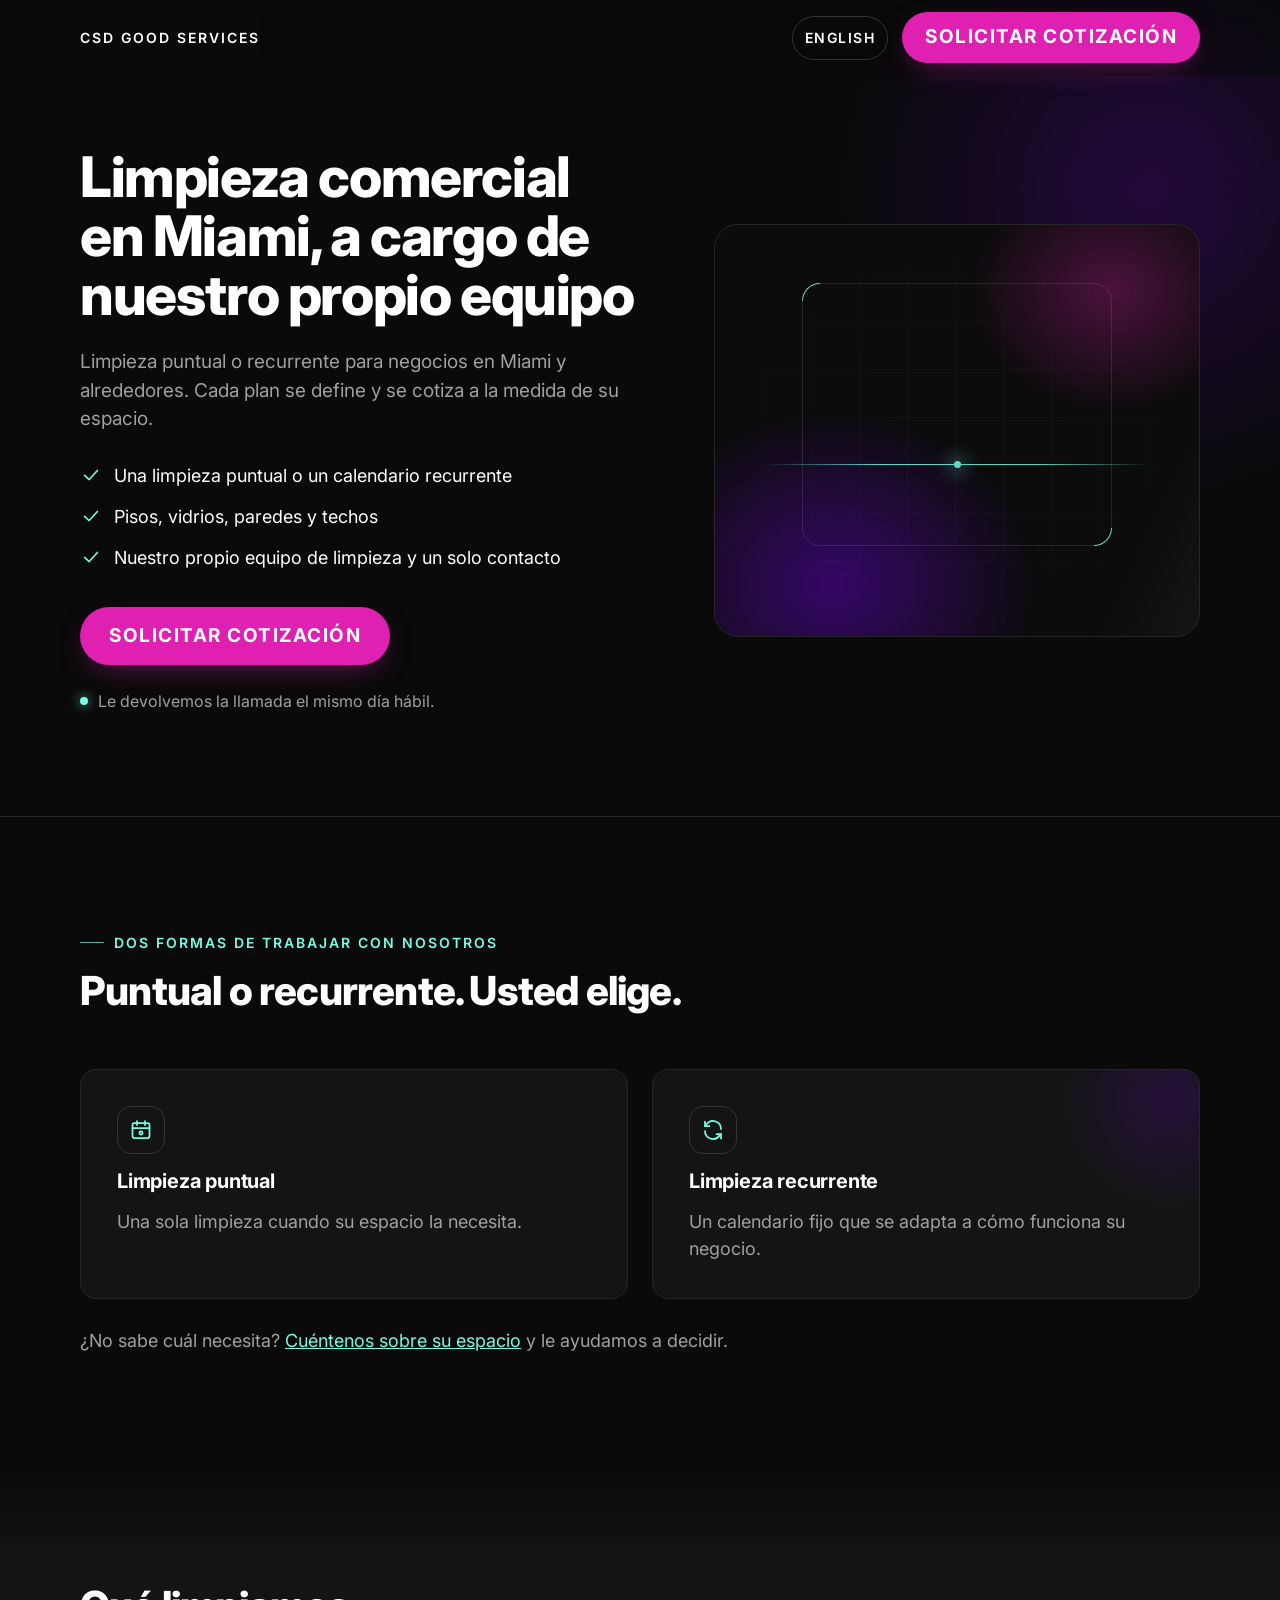
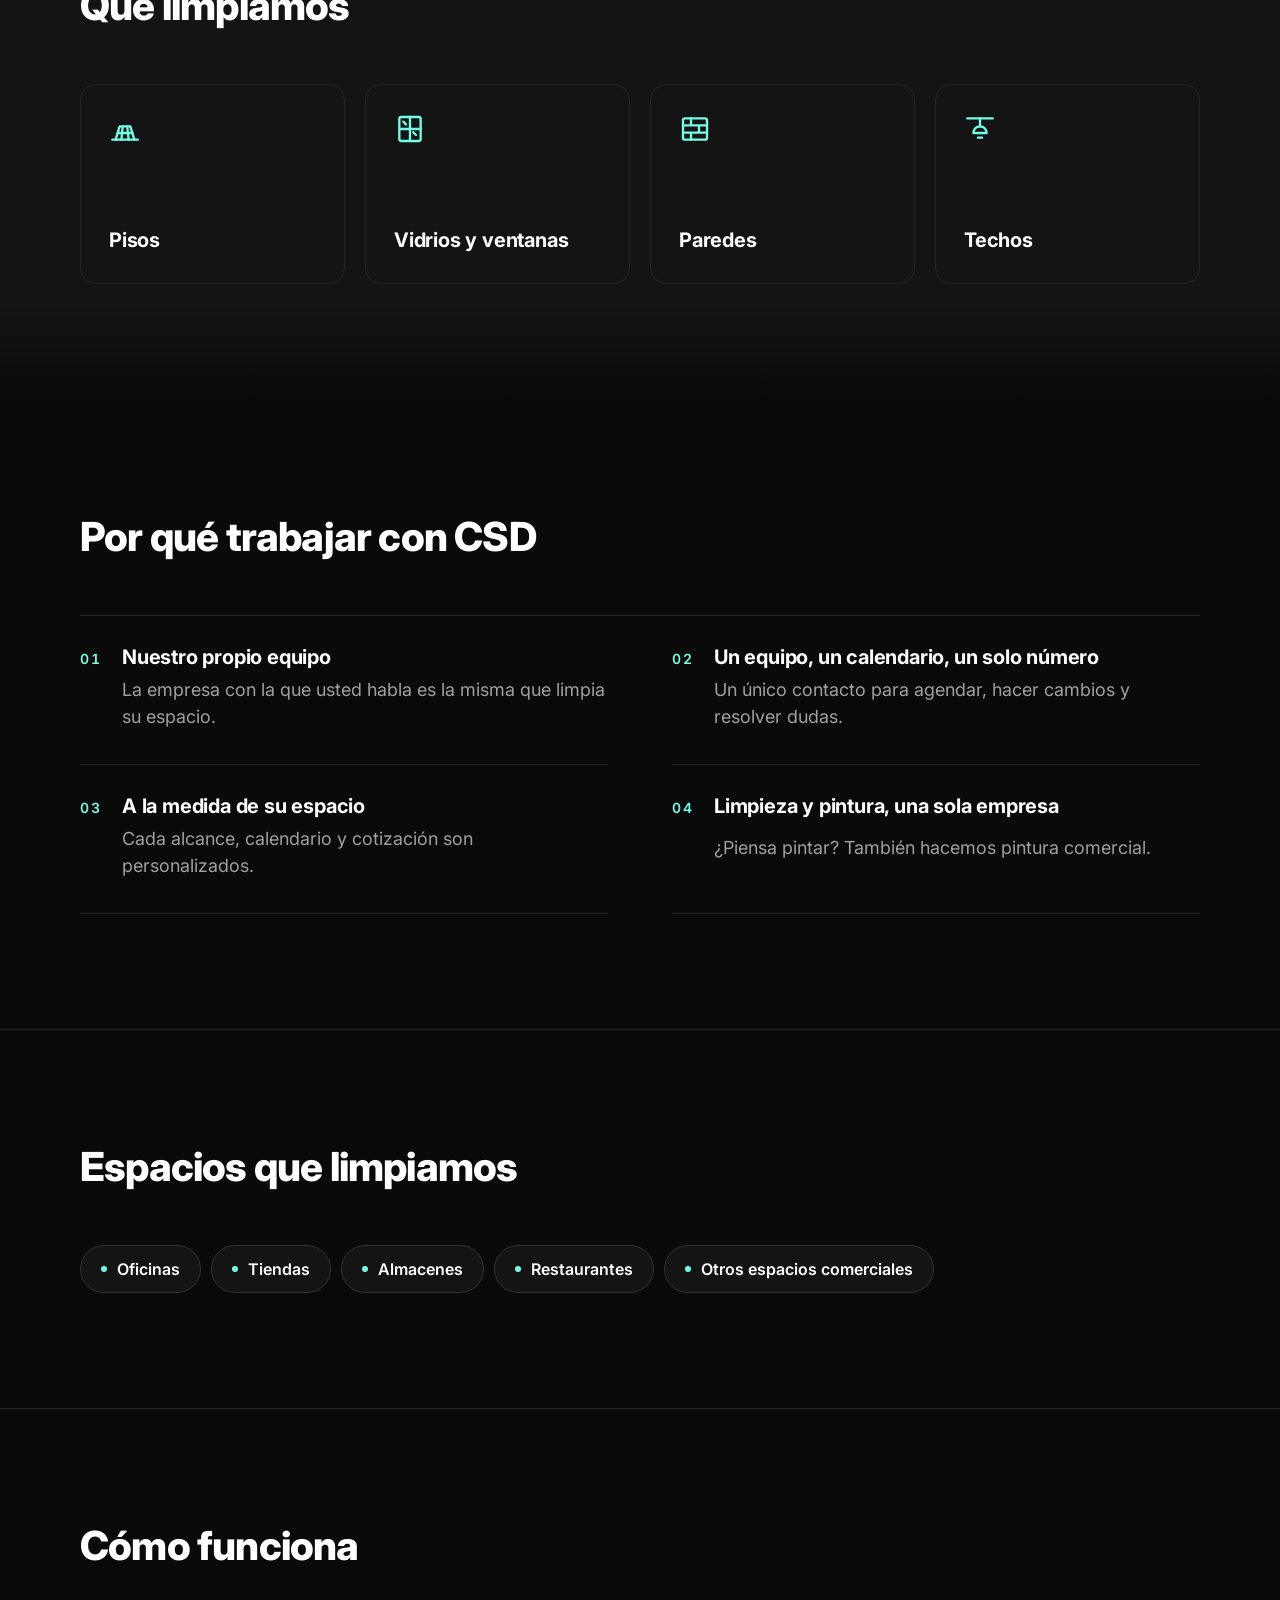
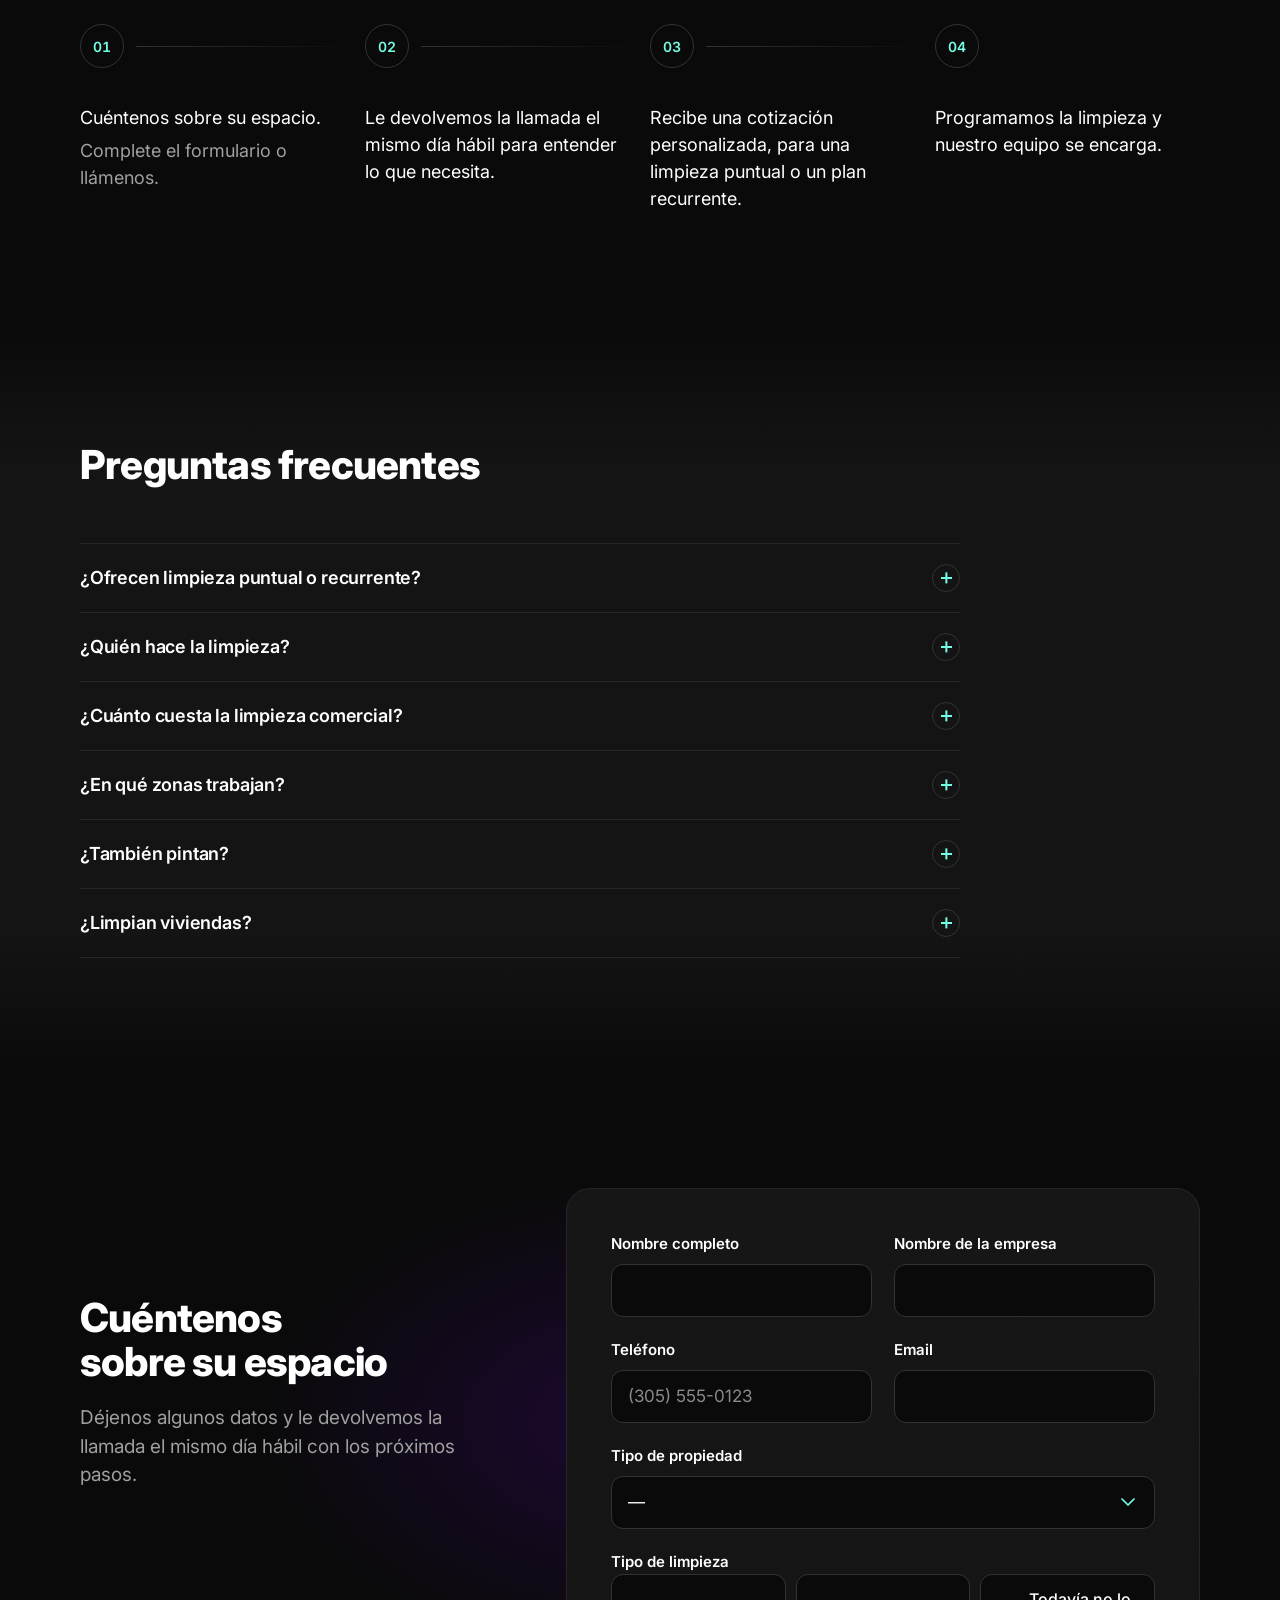
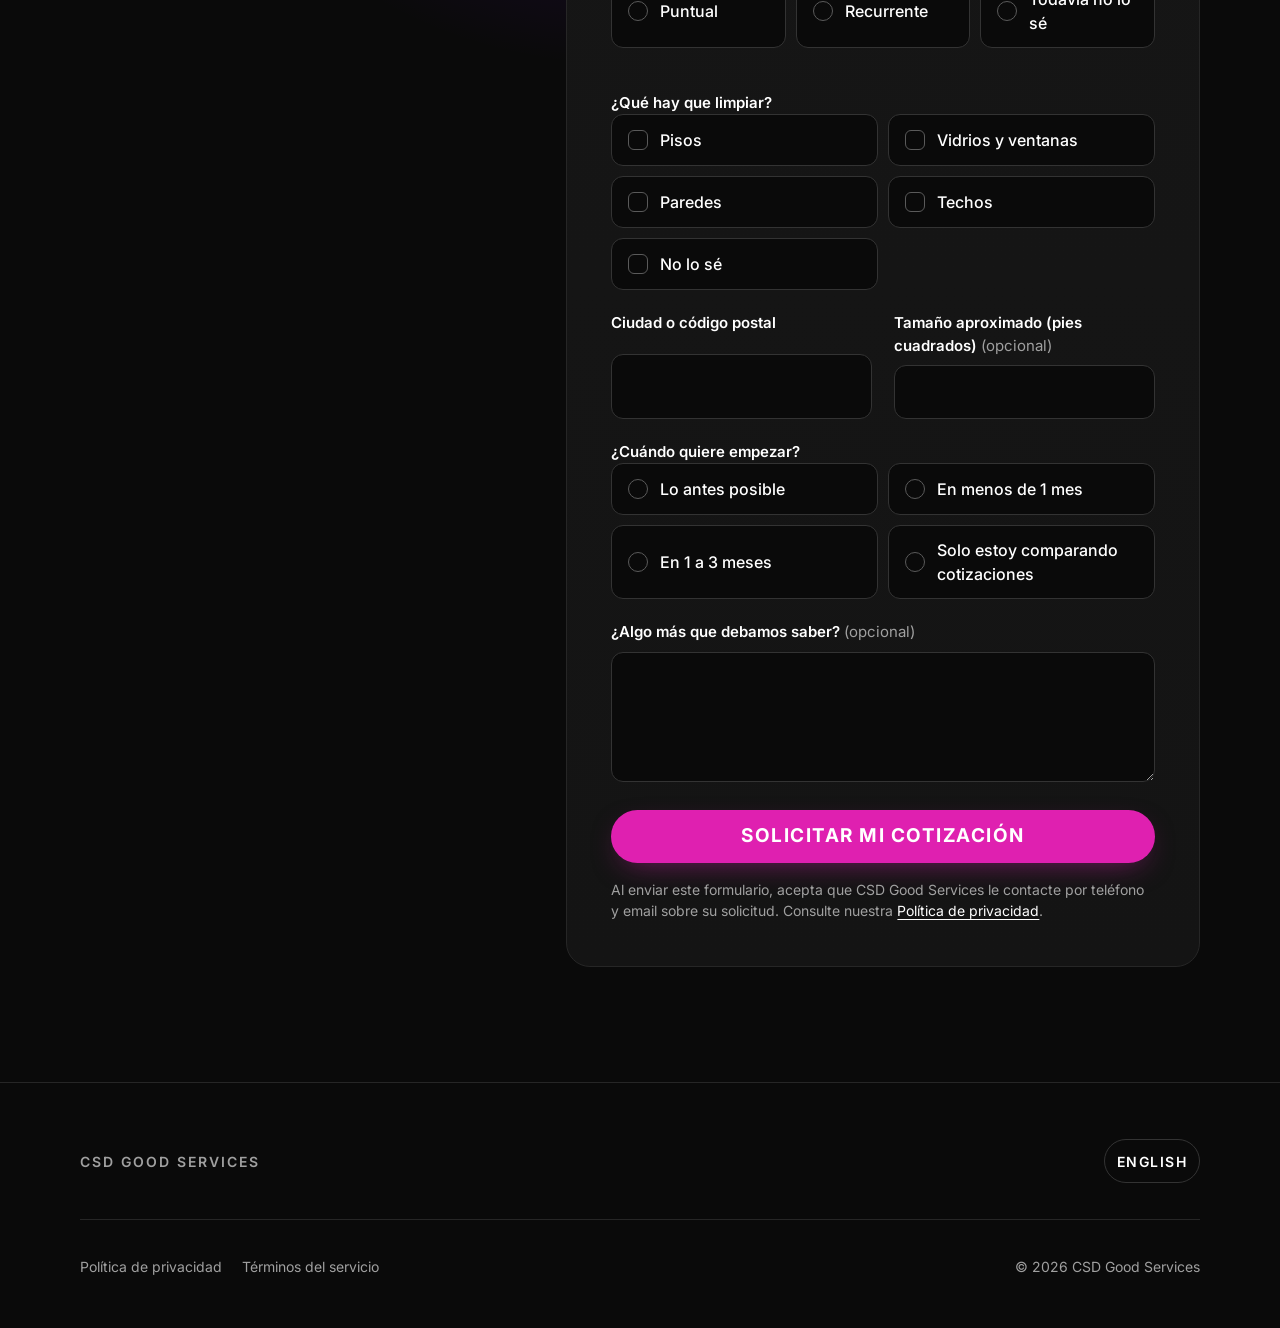
==== es/index.html @ 7c1dd57a "Landing de limpieza comercial CSD (EN/ES): base funcional - Páginas estáticas EN/ES ya renderizadas:" ====
<!doctype html>
<html lang="es-US">
<head>
  <meta charset="utf-8">
  <meta name="viewport" content="width=device-width, initial-scale=1, viewport-fit=cover">
  <title>Limpieza comercial en Miami | CSD Good Services</title>
  <meta name="description" content="Limpieza comercial puntual o recurrente en Miami, a cargo de nuestro propio equipo. Pisos, vidrios, paredes y techos, cotizados a la medida de su espacio.">
  <!-- noindex: landing de anuncios (config.noindex). Para indexar, borrar esta línea en todas las páginas y poner noindex: false. -->
  <meta name="robots" content="noindex, follow">
  <meta name="theme-color" content="#0A0A0A">

  <link rel="alternate" hreflang="en-US" href="../">
  <link rel="alternate" hreflang="es-US" href="./">
  <link rel="alternate" hreflang="x-default" href="../">

  <meta property="og:type" content="website">
  <meta property="og:title" content="Limpieza comercial en Miami | CSD Good Services">
  <meta property="og:description" content="Limpieza comercial puntual o recurrente en Miami, a cargo de nuestro propio equipo. Pisos, vidrios, paredes y techos, cotizados a la medida de su espacio.">
  <meta property="og:image" content="../assets/img/og-image-es.jpg">
  <meta property="og:image:width" content="1200">
  <meta property="og:image:height" content="630">
  <meta property="og:locale" content="es_US">
  <meta property="og:locale:alternate" content="en_US">
  <meta name="twitter:card" content="summary_large_image">
  <meta name="twitter:title" content="Limpieza comercial en Miami | CSD Good Services">
  <meta name="twitter:description" content="Limpieza comercial puntual o recurrente en Miami, a cargo de nuestro propio equipo. Pisos, vidrios, paredes y techos, cotizados a la medida de su espacio.">
  <meta name="twitter:image" content="../assets/img/og-image-es.jpg">

  <!-- [PENDIENTE] favicon provisorio ("C" cian sobre negro) hasta tener el isotipo oficial -->
  <link rel="icon" href="../assets/img/favicon.svg" type="image/svg+xml">

  <link rel="preconnect" href="https://fonts.googleapis.com">
  <link rel="preconnect" href="https://fonts.gstatic.com" crossorigin>
  <!-- Inter sin bloquear el render: la fuente de respaldo tiene métricas ajustadas para evitar saltos (CLS). -->
  <link rel="preload" as="style" href="https://fonts.googleapis.com/css2?family=Inter:wght@400;600;700;800&amp;display=swap">
  <link rel="stylesheet" href="https://fonts.googleapis.com/css2?family=Inter:wght@400;600;700;800&amp;display=swap" media="print" onload="this.media='all'">
  <noscript><link rel="stylesheet" href="https://fonts.googleapis.com/css2?family=Inter:wght@400;600;700;800&amp;display=swap"></noscript>
  <link rel="stylesheet" href="../assets/css/styles.css">
  <link rel="modulepreload" href="../assets/js/config.js">
  <script type="module" src="../assets/js/main.js"></script>
  <script type="module" src="../assets/js/form.js"></script>

  <script type="application/ld+json">
  {
    "@context": "https://schema.org",
    "@type": "FAQPage",
    "mainEntity": [
      { "@type": "Question", "name": "¿Ofrecen limpieza puntual o recurrente?", "acceptedAnswer": { "@type": "Answer", "text": "Las dos. Podemos hacer una sola limpieza o armar un calendario recurrente para su espacio." } },
      { "@type": "Question", "name": "¿Quién hace la limpieza?", "acceptedAnswer": { "@type": "Answer", "text": "Nuestro propio equipo, la misma empresa con la que usted habla." } },
      { "@type": "Question", "name": "¿Cuánto cuesta la limpieza comercial?", "acceptedAnswer": { "@type": "Answer", "text": "Depende del tamaño del espacio, de qué hay que limpiar y con qué frecuencia. Por eso cada cotización es personalizada. Cuéntenos sobre su espacio y le preparamos una." } },
      { "@type": "Question", "name": "¿En qué zonas trabajan?", "acceptedAnswer": { "@type": "Answer", "text": "Miami, FL y alrededores. ¿No está seguro de si cubrimos su zona? Escriba su código postal en el formulario y le confirmamos." } },
      { "@type": "Question", "name": "¿También pintan?", "acceptedAnswer": { "@type": "Answer", "text": "Sí. CSD también ofrece pintura comercial interior y exterior." } },
      { "@type": "Question", "name": "¿Limpian viviendas?", "acceptedAnswer": { "@type": "Answer", "text": "Esta página es de limpieza comercial. Para necesidades residenciales, llámenos y le contamos cómo podemos ayudarle." } }
    ]
  }
  </script>
</head>
<body class="has-sticky-bar" data-root="../">
  <!-- GTM <noscript>: opcional. Si se configura gtmId, pegar aquí el iframe oficial con el mismo ID (ver README). -->
  <a class="skip-link" href="#main">Saltar al contenido</a>

  <header class="site-header">
    <div class="container site-header__inner">
      <a class="brand" href="./" aria-label="CSD Good Services">
        <!-- [PENDIENTE] logo oficial: copiar el archivo del cliente en assets/img/logo-csd.svg (no recrear) -->
        <img src="../assets/img/logo-csd.svg" alt="CSD Good Services" width="148" height="44" onerror="this.parentNode.classList.add('is-missing')">
        <span class="brand__fallback" aria-hidden="true">CSD Good Services</span>
      </a>
      <nav class="header-actions" aria-label="Encabezado">
        <a class="lang-switch" href="../" hreflang="en-US" lang="en-US" data-lang-switch="en">English</a>
        <a class="header-phone" data-tel data-tel-aria="Llamar al" data-call-location="header" hidden>
          <svg class="icon" viewBox="0 0 24 24" aria-hidden="true"><path d="M22 16.9v3a2 2 0 0 1-2.2 2 19.8 19.8 0 0 1-8.6-3.1 19.5 19.5 0 0 1-6-6A19.8 19.8 0 0 1 2.1 4.2 2 2 0 0 1 4.1 2h3a2 2 0 0 1 2 1.7c.1 1 .4 1.9.7 2.8a2 2 0 0 1-.5 2.1L8 9.9a16 16 0 0 0 6 6l1.3-1.3a2 2 0 0 1 2.1-.4c.9.3 1.8.6 2.8.7a2 2 0 0 1 1.7 2z"/></svg>
          <span data-tel-text></span>
        </a>
        <a class="btn btn--primary header-cta" href="#quote">Solicitar cotización</a>
      </nav>
    </div>
  </header>

  <main id="main">
    <!-- ── Hero ─────────────────────────────────────────────────────────── -->
    <section class="hero" data-hero aria-labelledby="hero-title">
      <div class="container hero__grid">
        <div class="hero__copy">
          <h1 id="hero-title" class="h1" data-headline
              data-h-office="Limpieza de oficinas en Miami, a cargo de nuestro propio equipo"
              data-h-janitorial="Limpieza recurrente para negocios en Miami, a cargo de nuestro propio equipo"
              data-h-window="Limpieza de vidrios para negocios en Miami, a cargo de nuestro propio equipo"
              data-h-floor="Limpieza de pisos para negocios en Miami, a cargo de nuestro propio equipo">Limpieza comercial en Miami, a cargo de nuestro propio equipo</h1>
          <script>/* Titular por grupo de anuncios: solo claves de la lista blanca; nunca texto de la URL. */(function(){try{var k=new URLSearchParams(location.search).get("h"),e=document.querySelector("h1[data-headline]");if(k&&["office","janitorial","window","floor"].indexOf(k)>-1&&e.getAttribute("data-h-"+k)){e.textContent=e.getAttribute("data-h-"+k);e.setAttribute("data-variant",k);}}catch(x){}})();</script>
          <p class="lead">Limpieza puntual o recurrente para negocios en Miami y alrededores. Cada plan se define y se cotiza a la medida de su espacio.</p>
          <ul class="hero__bullets">
            <li><svg class="icon" viewBox="0 0 24 24" aria-hidden="true"><path d="M5 12.5 10 17 19 7"/></svg>Una limpieza puntual o un calendario recurrente</li>
            <li><svg class="icon" viewBox="0 0 24 24" aria-hidden="true"><path d="M5 12.5 10 17 19 7"/></svg>Pisos, vidrios, paredes y techos</li>
            <li><svg class="icon" viewBox="0 0 24 24" aria-hidden="true"><path d="M5 12.5 10 17 19 7"/></svg>Nuestro propio equipo de limpieza y un solo contacto</li>
          </ul>
          <div class="hero__cta">
            <a class="btn btn--primary btn--block btn--block-mobile" href="#quote">Solicitar cotización</a>
            <p class="hero__promise"><span class="dot" aria-hidden="true"></span>Le devolvemos la llamada el mismo día hábil.</p>
          </div>
        </div>
        <div class="hero__media" data-hero-media aria-hidden="true">
          <div class="art">
            <div class="art__grid"></div>
            <div class="art__glow art__glow--v"></div>
            <div class="art__glow art__glow--m"></div>
            <div class="art__frame"></div>
            <div class="art__line"></div>
            <div class="art__sheen"></div>
          </div>
        </div>
      </div>
    </section>

    <!-- ── Dos formas de trabajar con nosotros ──────────────────────────── -->
    <section class="section section--rule" aria-labelledby="modes-title">
      <div class="container">
        <div class="section__head" data-reveal>
          <span class="eyebrow">Dos formas de trabajar con nosotros</span>
          <h2 id="modes-title" class="h2">Puntual o recurrente. Usted elige.</h2>
        </div>
        <div class="modes">
          <article class="card mode" data-reveal>
            <span class="mode__icon"><svg class="icon" viewBox="0 0 24 24" aria-hidden="true"><rect x="3.5" y="5" width="17" height="15" rx="2"/><path d="M3.5 10h17M8 3v4M16 3v4"/><circle cx="12" cy="15" r="1.6"/></svg></span>
            <h3 class="h3">Limpieza puntual</h3>
            <p class="muted">Una sola limpieza cuando su espacio la necesita.</p>
          </article>
          <article class="card mode mode--accent" data-reveal>
            <span class="mode__icon"><svg class="icon" viewBox="0 0 24 24" aria-hidden="true"><path d="M20 11a8 8 0 0 0-14.3-4.9L4 8"/><path d="M4 3.5V8h4.5"/><path d="M4 13a8 8 0 0 0 14.3 4.9L20 16"/><path d="M20 20.5V16h-4.5"/></svg></span>
            <h3 class="h3">Limpieza recurrente</h3>
            <p class="muted">Un calendario fijo que se adapta a cómo funciona su negocio.</p>
            <p class="mode__freq" data-cfg="frequencies" hidden></p>
          </article>
        </div>
        <p class="modes__note" data-reveal>¿No sabe cuál necesita? <a href="#quote">Cuéntenos sobre su espacio</a> y le ayudamos a decidir.</p>
      </div>
    </section>

    <!-- ── Qué limpiamos ────────────────────────────────────────────────── -->
    <section class="section section--alt" aria-labelledby="clean-title">
      <div class="container">
        <div class="section__head" data-reveal>
          <h2 id="clean-title" class="h2">Qué limpiamos</h2>
        </div>
        <ul class="surfaces" data-reveal>
          <li class="card surface">
            <svg class="icon" viewBox="0 0 24 24" aria-hidden="true"><path d="M2.5 20h19"/><path d="M5 20 8 10h8l3 10"/><path d="M10.3 10 9.3 20M13.7 10l1 10M6.4 15h11.2"/></svg>
            <span class="surface__name">Pisos</span>
          </li>
          <li class="card surface">
            <svg class="icon" viewBox="0 0 24 24" aria-hidden="true"><rect x="4" y="3" width="16" height="18" rx="1.5"/><path d="M12 3v18M4 12h16"/><path d="M7 6.5 9 8.5M14.5 14.5l2 2"/></svg>
            <span class="surface__name">Vidrios y ventanas</span>
          </li>
          <li class="card surface">
            <svg class="icon" viewBox="0 0 24 24" aria-hidden="true"><rect x="3" y="4" width="18" height="16" rx="1.5"/><path d="M3 9.3h18M3 14.7h18M9 4v5.3M15 9.3v5.4M9 14.7V20"/></svg>
            <span class="surface__name">Paredes</span>
          </li>
          <li class="card surface">
            <svg class="icon" viewBox="0 0 24 24" aria-hidden="true"><path d="M2.5 4h19"/><path d="M12 4v6"/><path d="M7 15a5 5 0 0 1 10 0Z"/><path d="M10.5 18.5h3"/></svg>
            <span class="surface__name">Techos</span>
          </li>
        </ul>
      </div>
    </section>

    <!-- ── Por qué trabajar con CSD ─────────────────────────────────────── -->
    <section class="section" aria-labelledby="why-title">
      <div class="container">
        <div class="section__head" data-reveal>
          <h2 id="why-title" class="h2">Por qué trabajar con CSD</h2>
        </div>
        <ul class="reasons" data-reveal>
          <li class="reason">
            <span class="reason__num" aria-hidden="true">01</span>
            <h3 class="h3">Nuestro propio equipo</h3>
            <p>La empresa con la que usted habla es la misma que limpia su espacio.</p>
          </li>
          <li class="reason">
            <span class="reason__num" aria-hidden="true">02</span>
            <h3 class="h3">Un equipo, un calendario, un solo número</h3>
            <p>Un único contacto para agendar, hacer cambios y resolver dudas.</p>
          </li>
          <li class="reason">
            <span class="reason__num" aria-hidden="true">03</span>
            <h3 class="h3">A la medida de su espacio</h3>
            <p>Cada alcance, calendario y cotización son personalizados.</p>
          </li>
          <li class="reason">
            <span class="reason__num" aria-hidden="true">04</span>
            <h3 class="h3">Limpieza y pintura, una sola empresa</h3>
            <p>¿Piensa pintar? También hacemos pintura comercial.</p>
            <a class="link-arrow" data-crosssell="link" target="_blank" rel="noopener" hidden>Ver pintura comercial <span aria-hidden="true">↗</span></a>
          </li>
        </ul>
      </div>
    </section>

    <div data-optional-anchor></div>

    <!-- ── Espacios que limpiamos ───────────────────────────────────────── -->
    <section class="section section--rule" aria-labelledby="spaces-title">
      <div class="container">
        <div class="section__head" data-reveal>
          <h2 id="spaces-title" class="h2">Espacios que limpiamos</h2>
        </div>
        <ul class="chips" data-reveal>
          <li class="chip">Oficinas</li>
          <li class="chip">Tiendas</li>
          <li class="chip">Almacenes</li>
          <li class="chip">Restaurantes</li>
          <li class="chip">Otros espacios comerciales</li>
        </ul>
      </div>
    </section>

    <!-- ── Nuestro trabajo (solo si config.gallery tiene fotos reales) ──── -->
    <section class="section section--alt" data-gallery aria-labelledby="work-title" hidden>
      <div class="container">
        <div class="section__head">
          <h2 id="work-title" class="h2">Nuestro trabajo en Miami</h2>
          <p class="lead">Algunos de los espacios comerciales que cuida nuestro equipo.</p>
        </div>
        <div class="gallery__grid" data-gallery-grid></div>
      </div>
      <dialog class="lightbox" aria-label="Foto">
        <figure>
          <img src="data:," alt="">
          <figcaption></figcaption>
        </figure>
        <button class="lightbox__close" type="button" data-close aria-label="Cerrar">×</button>
      </dialog>
    </section>

    <!-- ── Antes y después (solo con pares reales en config.beforeAfter) ── -->
    <section class="section" data-before-after aria-label="Antes y después" hidden>
      <div class="container"><div class="ba-list" data-ba-list></div></div>
    </section>

    <!-- ── Cómo funciona ────────────────────────────────────────────────── -->
    <section class="section section--rule" aria-labelledby="how-title">
      <div class="container">
        <div class="section__head" data-reveal>
          <h2 id="how-title" class="h2">Cómo funciona</h2>
        </div>
        <ol class="steps" data-steps data-reveal>
          <li class="step"><p>Cuéntenos sobre su espacio. <span>Complete el formulario o llámenos.</span></p></li>
          <li class="step"><p>Le devolvemos la llamada el mismo día hábil para entender lo que necesita.</p></li>
          <li class="step" data-site-visit hidden><p>Visitamos su espacio para verlo en persona.</p></li>
          <li class="step"><p>Recibe una cotización personalizada, para una limpieza puntual o un plan recurrente.</p></li>
          <li class="step"><p>Programamos la limpieza y nuestro equipo se encarga.</p></li>
        </ol>
      </div>
    </section>

    <!-- ── Preguntas frecuentes ─────────────────────────────────────────── -->
    <section class="section section--alt" aria-labelledby="faq-title">
      <div class="container">
        <div class="section__head" data-reveal>
          <h2 id="faq-title" class="h2">Preguntas frecuentes</h2>
        </div>
        <div class="faq" data-reveal>
          <details>
            <summary>¿Ofrecen limpieza puntual o recurrente?<span class="faq__plus" aria-hidden="true"></span></summary>
            <p class="faq__a">Las dos. Podemos hacer una sola limpieza o armar un calendario recurrente para su espacio.</p>
          </details>
          <details>
            <summary>¿Quién hace la limpieza?<span class="faq__plus" aria-hidden="true"></span></summary>
            <p class="faq__a">Nuestro propio equipo, la misma empresa con la que usted habla.</p>
          </details>
          <details>
            <summary>¿Cuánto cuesta la limpieza comercial?<span class="faq__plus" aria-hidden="true"></span></summary>
            <p class="faq__a">Depende del tamaño del espacio, de qué hay que limpiar y con qué frecuencia. Por eso cada cotización es personalizada. Cuéntenos sobre su espacio y le preparamos una.</p>
          </details>
          <details>
            <summary>¿En qué zonas trabajan?<span class="faq__plus" aria-hidden="true"></span></summary>
            <p class="faq__a">Miami, FL y alrededores. ¿No está seguro de si cubrimos su zona? Escriba su código postal en el formulario y le confirmamos.</p>
          </details>
          <details>
            <summary>¿También pintan?<span class="faq__plus" aria-hidden="true"></span></summary>
            <p class="faq__a">Sí. CSD también ofrece pintura comercial interior y exterior.</p>
          </details>
          <details>
            <summary>¿Limpian viviendas?<span class="faq__plus" aria-hidden="true"></span></summary>
            <p class="faq__a">Esta página es de limpieza comercial. Para necesidades residenciales, <span data-tel-wrap="faq">llámenos</span> y le contamos cómo podemos ayudarle.</p>
          </details>
        </div>
      </div>
    </section>

    <!-- ── CTA final + formulario ───────────────────────────────────────── -->
    <section class="section quote" id="quote" aria-labelledby="quote-title">
      <div class="container quote__grid">
        <div class="quote__intro">
          <h2 id="quote-title" class="h2">Cuéntenos sobre su espacio</h2>
          <p class="lead">Déjenos algunos datos y le devolvemos la llamada el mismo día hábil con los próximos pasos.</p>
        </div>

        <div class="card form-card">
          <form id="quote-form" class="form" action="#" method="post" novalidate data-thanks="gracias/">
            <div class="form__row form__row--2">
              <div class="field" data-field="full_name">
                <label class="field__label" for="f-full_name">Nombre completo</label>
                <input class="input" id="f-full_name" name="full_name" type="text" autocomplete="name" required aria-describedby="err-full_name">
                <p class="field__error" id="err-full_name" hidden></p>
              </div>
              <div class="field" data-field="company">
                <label class="field__label" for="f-company">Nombre de la empresa</label>
                <input class="input" id="f-company" name="company" type="text" autocomplete="organization" required aria-describedby="err-company">
                <p class="field__error" id="err-company" hidden></p>
              </div>
            </div>

            <div class="form__row form__row--2">
              <div class="field" data-field="phone">
                <label class="field__label" for="f-phone">Teléfono</label>
                <input class="input" id="f-phone" name="phone" type="tel" inputmode="tel" autocomplete="tel-national" placeholder="(305) 555-0123" required aria-describedby="err-phone">
                <p class="field__error" id="err-phone" hidden></p>
              </div>
              <div class="field" data-field="email">
                <label class="field__label" for="f-email">Email</label>
                <input class="input" id="f-email" name="email" type="email" autocomplete="email" inputmode="email" required aria-describedby="err-email">
                <p class="field__error" id="err-email" hidden></p>
              </div>
            </div>

            <div class="field" data-field="property_type">
              <label class="field__label" for="f-property_type">Tipo de propiedad</label>
              <select class="input" id="f-property_type" name="property_type" required aria-describedby="err-property_type">
                <option value="" selected disabled>—</option>
                <option value="office">Oficina</option>
                <option value="retail">Tienda</option>
                <option value="warehouse">Almacén</option>
                <option value="restaurant">Restaurante</option>
                <option value="other_commercial">Otro espacio comercial</option>
                <option value="residential">Vivienda</option>
              </select>
              <p class="field__error" id="err-property_type" hidden></p>
            </div>

            <fieldset class="field" data-field="cleaning_type" aria-describedby="err-cleaning_type">
              <legend>Tipo de limpieza</legend>
              <div class="options options--3">
                <label class="option"><input type="radio" name="cleaning_type" value="one_time" required><span>Puntual</span></label>
                <label class="option"><input type="radio" name="cleaning_type" value="recurring"><span>Recurrente</span></label>
                <label class="option"><input type="radio" name="cleaning_type" value="not_sure"><span>Todavía no lo sé</span></label>
              </div>
              <p class="field__error" id="err-cleaning_type" hidden></p>
            </fieldset>

            <div class="reveal-field" data-frequency>
              <div>
                <fieldset class="field" data-field="frequency">
                  <legend>Si es recurrente, ¿con qué frecuencia? <span class="field__opt">(opcional)</span></legend>
                  <div class="options options--2">
                    <label class="option"><input type="radio" name="frequency" value="daily"><span>Diaria</span></label>
                    <label class="option"><input type="radio" name="frequency" value="few_times_week"><span>Varias veces por semana</span></label>
                    <label class="option"><input type="radio" name="frequency" value="weekly"><span>Semanal</span></label>
                    <label class="option"><input type="radio" name="frequency" value="every_two_weeks"><span>Cada dos semanas</span></label>
                    <label class="option"><input type="radio" name="frequency" value="monthly"><span>Mensual</span></label>
                    <label class="option"><input type="radio" name="frequency" value="not_sure"><span>No lo sé</span></label>
                  </div>
                </fieldset>
              </div>
            </div>
            <p class="sr-only" aria-live="polite" data-live></p>

            <fieldset class="field" data-field="areas" aria-describedby="err-areas">
              <legend>¿Qué hay que limpiar?</legend>
              <div class="options options--2">
                <label class="option option--check"><input type="checkbox" name="areas" value="floors"><span>Pisos</span></label>
                <label class="option option--check"><input type="checkbox" name="areas" value="windows"><span>Vidrios y ventanas</span></label>
                <label class="option option--check"><input type="checkbox" name="areas" value="walls"><span>Paredes</span></label>
                <label class="option option--check"><input type="checkbox" name="areas" value="ceilings"><span>Techos</span></label>
                <label class="option option--check"><input type="checkbox" name="areas" value="not_sure"><span>No lo sé</span></label>
              </div>
              <p class="field__error" id="err-areas" hidden></p>
            </fieldset>

            <div class="form__row form__row--2">
              <div class="field" data-field="location">
                <label class="field__label" for="f-location">Ciudad o código postal</label>
                <input class="input" id="f-location" name="location" type="text" autocomplete="postal-code" required aria-describedby="err-location">
                <p class="field__error" id="err-location" hidden></p>
              </div>
              <div class="field" data-field="size_sqft">
                <label class="field__label" for="f-size_sqft">Tamaño aproximado (pies cuadrados) <span class="field__opt">(opcional)</span></label>
                <input class="input" id="f-size_sqft" name="size_sqft" type="number" inputmode="numeric" min="1" step="1" aria-describedby="err-size_sqft">
                <p class="field__error" id="err-size_sqft" hidden></p>
              </div>
            </div>

            <fieldset class="field" data-field="timeline" aria-describedby="err-timeline">
              <legend>¿Cuándo quiere empezar?</legend>
              <div class="options options--2">
                <label class="option"><input type="radio" name="timeline" value="asap" required><span>Lo antes posible</span></label>
                <label class="option"><input type="radio" name="timeline" value="within_1_month"><span>En menos de 1 mes</span></label>
                <label class="option"><input type="radio" name="timeline" value="1_3_months"><span>En 1 a 3 meses</span></label>
                <label class="option"><input type="radio" name="timeline" value="comparing_quotes"><span>Solo estoy comparando cotizaciones</span></label>
              </div>
              <p class="field__error" id="err-timeline" hidden></p>
            </fieldset>

            <div class="field" data-field="message">
              <label class="field__label" for="f-message">¿Algo más que debamos saber? <span class="field__opt">(opcional)</span></label>
              <textarea class="input" id="f-message" name="message" rows="4"></textarea>
            </div>

            <!-- Antispam: campo trampa. Si llega lleno, el envío se descarta en silencio. -->
            <div class="hp" aria-hidden="true">
              <label for="f-website">Website</label>
              <input id="f-website" name="website" type="text" tabindex="-1" autocomplete="off">
            </div>

            <div class="form__submit">
              <button class="btn btn--primary" type="submit"><span data-label>Solicitar mi cotización</span></button>
              <!-- [PENDIENTE] revisión legal del consentimiento; si el abogado pide casilla, se agrega. -->
              <p class="consent">Al enviar este formulario, acepta que CSD Good Services le contacte por teléfono y email sobre su solicitud. Consulte nuestra <a href="privacidad/">Política de privacidad</a>.</p>
              <div class="fail" role="alert" tabindex="-1" data-fail hidden><p data-fail-text></p></div>
            </div>
          </form>
        </div>
      </div>
    </section>
  </main>

  <footer class="site-footer">
    <div class="container">
      <div class="footer__grid">
        <div>
          <a class="brand" href="./" aria-label="CSD Good Services">
            <img src="../assets/img/logo-csd.svg" alt="CSD Good Services" width="148" height="44" loading="lazy" onerror="this.parentNode.classList.add('is-missing')">
            <span class="brand__fallback" aria-hidden="true">CSD Good Services</span>
          </a>
          <p class="footer__name" data-cfg="legalName" hidden></p>
        </div>
        <div class="footer__stack">
          <p class="dot-list" data-dot-list>
            <span data-cfg="address" hidden></span>
            <a data-tel data-call-location="footer" hidden><span data-tel-text></span></a>
            <span data-cfg="email" hidden><a></a></span>
          </p>
          <p data-cfg="hours" hidden>Horario: <span data-value></span></p>
        </div>
        <div>
          <a class="lang-switch" href="../" hreflang="en-US" lang="en-US" data-lang-switch="en">English</a>
        </div>
      </div>
      <div class="footer__bottom">
        <nav class="footer__links" aria-label="Legal">
          <a href="privacidad/">Política de privacidad</a>
          <a href="terminos/">Términos del servicio</a>
        </nav>
        <p>© <span data-year>2026</span> <span data-copyright-name>CSD Good Services</span></p>
      </div>
    </div>
  </footer>

  <div class="sticky-bar" data-sticky-bar aria-hidden="true">
    <a class="btn btn--ghost" data-tel data-call-location="sticky_bar" tabindex="-1" hidden>
      <svg class="icon" viewBox="0 0 24 24" aria-hidden="true"><path d="M22 16.9v3a2 2 0 0 1-2.2 2 19.8 19.8 0 0 1-8.6-3.1 19.5 19.5 0 0 1-6-6A19.8 19.8 0 0 1 2.1 4.2 2 2 0 0 1 4.1 2h3a2 2 0 0 1 2 1.7c.1 1 .4 1.9.7 2.8a2 2 0 0 1-.5 2.1L8 9.9a16 16 0 0 0 6 6l1.3-1.3a2 2 0 0 1 2.1-.4c.9.3 1.8.6 2.8.7a2 2 0 0 1 1.7 2z"/></svg>Llamar
    </a>
    <a class="btn btn--primary" href="#quote" tabindex="-1">Solicitar cotización</a>
  </div>
</body>
</html>
---- assets/css/styles.css ----
/* ==========================================================================
   CSD Good Services · Limpieza comercial
   Identidad: manual de marca CSD (colores exactos, Inter, negro dominante,
   neones como "puntos de luz").
   ========================================================================== */

:root {
  /* Colores del logo: solo como acentos controlados */
  --csd-cyan:     #75FCE4; /* acentos secundarios, hover, íconos */
  --csd-violet:   #7C00FF; /* SOLO decorativo: fondos, brillos, degradados */
  --csd-magenta:  #DF20B0; /* acción principal (CTA) */

  /* Base */
  --csd-bg:       #0A0A0A; /* Deep Charcoal: fondo dominante */
  --csd-white:    #FFFFFF; /* títulos y cuerpo */
  --csd-gray:     #A0A0A0; /* texto secundario */

  /* Neutros derivados (no están en el manual; ajustables) */
  --csd-surface:  #141414; /* tarjetas y secciones alternas */
  --csd-border:   #262626; /* bordes finos */
  --csd-border-strong: #333333;

  --font: "Inter", "Inter Fallback", system-ui, -apple-system, "Segoe UI", Roboto, Arial, sans-serif;
  --radius: 16px;
  --pill: 999px;
  --container: 1200px;
  --gutter: clamp(20px, 5vw, 40px);
  --section: clamp(64px, 9vw, 128px);
  --header-h: 60px;
  --ease: cubic-bezier(.2, .7, .2, 1);
}

@media (min-width: 900px) { :root { --header-h: 76px; } }

/* Respaldo de Inter con métricas equivalentes (evita saltos de layout al cargar la fuente) */
@font-face {
  font-family: "Inter Fallback";
  src: local("Arial"), local("Helvetica"), local("Liberation Sans");
  ascent-override: 90.49%;
  descent-override: 22.56%;
  line-gap-override: 0%;
  size-adjust: 107.06%;
}

/* ── Reset mínimo ────────────────────────────────────────────────────────── */
*, *::before, *::after { box-sizing: border-box; }
html { -webkit-text-size-adjust: 100%; scroll-behavior: smooth; scroll-padding-top: calc(var(--header-h) + 16px); }
@media (prefers-reduced-motion: reduce) { html { scroll-behavior: auto; } }
body {
  margin: 0;
  background: var(--csd-bg);
  color: var(--csd-white);
  font-family: var(--font);
  font-size: 17px;
  line-height: 1.5;
  font-weight: 400;
  -webkit-font-smoothing: antialiased;
  -moz-osx-font-smoothing: grayscale;
  text-rendering: optimizeLegibility;
  overflow-x: hidden;
}
@media (min-width: 900px) { body { font-size: 18px; } }
img { max-width: 100%; height: auto; display: block; }
a { color: inherit; }
h1, h2, h3, p, ul, ol, figure, blockquote { margin: 0; }
ul, ol { padding: 0; list-style: none; }
button, input, select, textarea { font: inherit; color: inherit; }
[hidden] { display: none !important; }
::selection { background: var(--csd-cyan); color: var(--csd-bg); }

:focus-visible { outline: 3px solid var(--csd-cyan); outline-offset: 3px; border-radius: 6px; }

.sr-only {
  position: absolute !important; width: 1px; height: 1px; padding: 0; margin: -1px;
  overflow: hidden; clip: rect(0 0 0 0); white-space: nowrap; border: 0;
}
.skip-link {
  position: absolute; left: 16px; top: -100px; z-index: 100;
  background: var(--csd-cyan); color: var(--csd-bg); padding: 12px 18px;
  border-radius: var(--pill); font-weight: 600; text-decoration: none;
}
.skip-link:focus { top: 12px; }

.container { width: 100%; max-width: var(--container); margin: 0 auto; padding: 0 var(--gutter); }

/* ── Tipografía ──────────────────────────────────────────────────────────── */
.h1 {
  font-size: clamp(34px, 5.4vw, 56px);
  line-height: 1.05;
  font-weight: 800;
  letter-spacing: -0.025em;
  text-wrap: balance;
}
.h2 {
  font-size: clamp(26px, 3.6vw, 40px);
  line-height: 1.1;
  font-weight: 800;
  letter-spacing: -0.02em;
  text-wrap: balance;
}
.h3 { font-size: 20px; line-height: 1.3; font-weight: 700; letter-spacing: -0.01em; }
.eyebrow {
  display: inline-flex; align-items: center; gap: 10px;
  font-size: 14px; font-weight: 600; letter-spacing: 2px; text-transform: uppercase;
  color: var(--csd-cyan);
}
.eyebrow::before { content: ""; width: 24px; height: 1px; background: currentColor; opacity: .7; }
.lead { color: var(--csd-gray); font-size: clamp(17px, 1.6vw, 19px); max-width: 60ch; }
.muted { color: var(--csd-gray); }

.inline-link { color: var(--csd-cyan); text-underline-offset: 3px; }

/* ── Botones ─────────────────────────────────────────────────────────────── */
.btn {
  display: inline-flex; align-items: center; justify-content: center; gap: 10px;
  min-height: 52px; padding: 14px 28px;
  border-radius: var(--pill); border: 1.5px solid transparent;
  text-decoration: none; cursor: pointer; white-space: nowrap;
  font-weight: 600; letter-spacing: 1.5px; text-transform: uppercase; font-size: 14px;
  transition: box-shadow .25s var(--ease), border-color .25s var(--ease), background-color .25s var(--ease), color .25s var(--ease), transform .25s var(--ease);
}
.btn:focus-visible { outline: 3px solid var(--csd-cyan); outline-offset: 3px; border-radius: var(--pill); }

/* Botón primario.
   El manual pide texto SemiBold (600). Blanco sobre magenta da 4,22:1, que solo
   cumple WCAG AA como "texto grande" (≥ 18,67 px en negrita). Por eso usamos
   19 px y peso 700: ÚNICO desvío respecto al manual (700 en vez de 600). */
.btn--primary {
  background: var(--csd-magenta);
  color: var(--csd-white);
  font-size: 19px;
  font-weight: 700;
  letter-spacing: 1.5px;
  box-shadow: 0 0 0 0 rgba(117, 252, 228, 0), 0 10px 30px -12px rgba(223, 32, 176, .55);
}
.btn--primary:hover {
  border-color: var(--csd-cyan);
  box-shadow: 0 0 0 4px rgba(117, 252, 228, .14), 0 14px 36px -12px rgba(223, 32, 176, .7);
  transform: translateY(-1px);
}
.btn--primary:active { transform: translateY(0); }
.btn--primary[disabled] { cursor: progress; opacity: .85; transform: none; }

.btn--ghost { border-color: var(--csd-white); color: var(--csd-white); background: transparent; }
.btn--ghost:hover { border-color: var(--csd-cyan); color: var(--csd-cyan); }

.btn--block { width: 100%; }
/* En móvil el texto del botón puede partirse en dos líneas en vez de desbordar */
@media (max-width: 479px) { .btn--primary { white-space: normal; text-align: center; line-height: 1.2; } }
@media (min-width: 640px) { .btn--block-mobile { width: auto; } }

.link-arrow {
  display: inline-flex; align-items: center; gap: 6px; min-height: 44px;
  color: var(--csd-cyan); font-weight: 600; text-decoration: none;
  border-bottom: 1px solid transparent; transition: border-color .2s var(--ease);
}
.link-arrow:hover { border-bottom-color: currentColor; }

.icon { width: 24px; height: 24px; flex: none; stroke: var(--csd-cyan); stroke-width: 1.75; fill: none; stroke-linecap: round; stroke-linejoin: round; }

/* ── Encabezado ──────────────────────────────────────────────────────────── */
.site-header {
  position: fixed; inset: 0 0 auto 0; z-index: 50;
  height: var(--header-h);
  background: rgba(10, 10, 10, .72);
  -webkit-backdrop-filter: saturate(140%) blur(14px);
  backdrop-filter: saturate(140%) blur(14px);
  border-bottom: 1px solid transparent;
  transition: border-color .3s var(--ease), background-color .3s var(--ease);
}
.site-header.is-scrolled { border-bottom-color: var(--csd-border); background: rgba(10, 10, 10, .9); }
.site-header__inner { height: 100%; display: flex; align-items: center; justify-content: space-between; gap: 12px; }
.header-actions { display: flex; align-items: center; gap: 8px; }
@media (min-width: 900px) { .header-actions { gap: 14px; } }

/* Logo oficial: sin sombras, biseles ni trazos; siempre sobre #0A0A0A. */
.brand { display: inline-flex; align-items: center; min-height: 44px; padding: 6px 0; text-decoration: none; background: var(--csd-bg); }
.brand img { width: 120px; height: auto; }
@media (min-width: 900px) { .brand img { width: 148px; } }
.brand__fallback { display: none; font-weight: 600; font-size: 14px; letter-spacing: 2px; text-transform: uppercase; }
.brand.is-missing img { display: none; }
.brand.is-missing .brand__fallback { display: inline; }

.lang-switch {
  display: inline-flex; align-items: center; min-height: 44px; padding: 0 12px;
  font-size: 14px; font-weight: 600; letter-spacing: 1.5px; text-transform: uppercase;
  color: var(--csd-white); text-decoration: none; border-radius: var(--pill);
  border: 1px solid var(--csd-border-strong);
  transition: border-color .2s var(--ease), color .2s var(--ease);
}
.lang-switch:hover { border-color: var(--csd-cyan); color: var(--csd-cyan); }

.header-phone {
  display: inline-flex; align-items: center; justify-content: center; gap: 8px;
  min-width: 44px; min-height: 44px; border-radius: var(--pill);
  color: var(--csd-white); text-decoration: none; font-weight: 600; font-size: 15px;
  border: 1px solid var(--csd-border-strong);
}
.header-phone:hover { border-color: var(--csd-cyan); }
.header-phone [data-tel-text] { display: none; }
@media (min-width: 900px) {
  .header-phone { border: 0; padding: 0 6px; }
  .header-phone [data-tel-text] { display: inline; }
}
.header-cta { display: none; }
@media (min-width: 640px) {
  .header-cta { display: inline-flex; min-height: 48px; padding: 10px 22px; }
}

/* ── Hero ────────────────────────────────────────────────────────────────── */
main { display: block; }
.hero {
  position: relative; isolation: isolate; overflow: hidden;
  padding: calc(var(--header-h) + 40px) 0 clamp(64px, 8vw, 112px);
}
@media (min-width: 900px) { .hero { padding-top: calc(var(--header-h) + 72px); } }
/* Brillo violeta difuso (10–20 %), nunca detrás de texto pequeño */
.hero::before {
  content: ""; position: absolute; z-index: -1;
  width: 900px; height: 900px; right: -320px; top: -260px;
  background: radial-gradient(closest-side, rgba(124, 0, 255, .2), rgba(124, 0, 255, 0) 70%);
  pointer-events: none;
}
.hero__grid { display: grid; grid-template-columns: minmax(0, 1fr); gap: 48px; align-items: center; }
@media (min-width: 1000px) { .hero__grid { grid-template-columns: 1.08fr .92fr; gap: 64px; } }
.hero__copy > * + * { margin-top: 24px; }
.hero__copy .eyebrow { margin-bottom: -4px; }
.hero__bullets { display: grid; gap: 14px; margin-top: 28px; }
.hero__bullets li { display: flex; gap: 12px; align-items: flex-start; }
.hero__bullets .icon { width: 22px; height: 22px; margin-top: 2px; }
.hero__cta { display: grid; gap: 14px; margin-top: 36px; }
@media (min-width: 640px) { .hero__cta { display: flex; align-items: center; gap: 24px; flex-wrap: wrap; } }
.hero__promise { display: inline-flex; align-items: center; gap: 10px; color: var(--csd-gray); font-size: 16px; }
.hero__promise .dot { width: 8px; height: 8px; border-radius: 50%; background: var(--csd-cyan); box-shadow: 0 0 12px rgba(117, 252, 228, .8); flex: none; }

/* Composición abstracta (sin foto): brillos violeta/magenta y una línea cian */
.hero__media {
  position: relative; aspect-ratio: 4 / 3.4; border-radius: 24px;
  border: 1px solid var(--csd-border); background: #0c0c0c; overflow: hidden;
}
@media (max-width: 999px) { .hero__media { aspect-ratio: 16 / 10; } }
.hero__media--photo img { width: 100%; height: 100%; object-fit: cover; }
.art { position: absolute; inset: 0; }
.art__glow { position: absolute; border-radius: 50%; filter: blur(2px); }
.art__glow--v { width: 85%; height: 85%; left: -18%; bottom: -30%; background: radial-gradient(closest-side, rgba(124, 0, 255, .38), rgba(124, 0, 255, 0)); }
.art__glow--m { width: 60%; height: 60%; right: -12%; top: -14%; background: radial-gradient(closest-side, rgba(223, 32, 176, .3), rgba(223, 32, 176, 0)); }
.art__grid {
  position: absolute; inset: 0; opacity: .5;
  background-image:
    linear-gradient(to right, rgba(255, 255, 255, .05) 1px, transparent 1px),
    linear-gradient(to bottom, rgba(255, 255, 255, .05) 1px, transparent 1px);
  background-size: 48px 48px;
  -webkit-mask-image: radial-gradient(ellipse at 50% 50%, #000 30%, transparent 75%);
  mask-image: radial-gradient(ellipse at 50% 50%, #000 30%, transparent 75%);
}
.art__line { position: absolute; left: 10%; right: 10%; top: 58%; height: 1px; background: linear-gradient(90deg, transparent, var(--csd-cyan) 30%, var(--csd-cyan) 70%, transparent); opacity: .85; }
.art__line::after {
  content: ""; position: absolute; left: 50%; top: -3px; width: 7px; height: 7px; margin-left: -3.5px;
  border-radius: 50%; background: var(--csd-cyan); box-shadow: 0 0 18px 4px rgba(117, 252, 228, .55);
}
.art__frame { position: absolute; inset: 14% 18% 22% 18%; border: 1px solid rgba(255, 255, 255, .1); border-radius: 18px; }
.art__frame::before, .art__frame::after { content: ""; position: absolute; width: 18px; height: 18px; border-color: var(--csd-cyan); border-style: solid; opacity: .8; }
.art__frame::before { left: -1px; top: -1px; border-width: 1px 0 0 1px; border-top-left-radius: 18px; }
.art__frame::after { right: -1px; bottom: -1px; border-width: 0 1px 1px 0; border-bottom-right-radius: 18px; }
.art__sheen {
  position: absolute; inset: 0;
  background: linear-gradient(115deg, transparent 40%, rgba(255, 255, 255, .05) 50%, transparent 60%);
  background-size: 250% 100%; animation: sheen 9s var(--ease) infinite;
}
@keyframes sheen { 0%, 30% { background-position: 120% 0; } 70%, 100% { background-position: -20% 0; } }
@media (prefers-reduced-motion: reduce) { .art__sheen { animation: none; } }

/* ── Secciones ───────────────────────────────────────────────────────────── */
.section { padding: var(--section) 0; position: relative; }
.section--tight { padding: calc(var(--section) / 2) 0; }
.section--alt { background: linear-gradient(180deg, rgba(20, 20, 20, 0), var(--csd-surface) 18%, var(--csd-surface) 82%, rgba(20, 20, 20, 0)); }
.section--rule { border-top: 1px solid var(--csd-border); }
.section__head { display: grid; gap: 16px; margin-bottom: clamp(32px, 5vw, 56px); max-width: 760px; }
.section__index { font-size: 14px; font-weight: 600; letter-spacing: 2px; color: var(--csd-gray); font-variant-numeric: tabular-nums; }

.card {
  background: var(--csd-surface);
  border: 1px solid var(--csd-border);
  border-radius: var(--radius);
  padding: clamp(24px, 3vw, 36px);
  transition: border-color .3s var(--ease), transform .3s var(--ease);
}

/* Modalidades */
.modes { display: grid; gap: 16px; }
@media (min-width: 800px) { .modes { grid-template-columns: 1fr 1fr; gap: 24px; } }
.mode { display: grid; gap: 14px; align-content: start; position: relative; overflow: hidden; }
.mode:hover { border-color: var(--csd-border-strong); }
.mode__tag { display: inline-flex; width: fit-content; font-size: 14px; font-weight: 600; letter-spacing: 2px; text-transform: uppercase; color: var(--csd-gray); }
.mode__icon { width: 48px; height: 48px; display: grid; place-items: center; border: 1px solid var(--csd-border-strong); border-radius: 14px; }
.mode__freq { margin-top: 6px; padding-top: 14px; border-top: 1px solid var(--csd-border); color: var(--csd-cyan); font-size: 15px; font-weight: 600; }
.mode--accent::after {
  content: ""; position: absolute; right: -80px; top: -80px; width: 220px; height: 220px; pointer-events: none;
  background: radial-gradient(closest-side, rgba(124, 0, 255, .16), transparent);
}
.modes__note { margin-top: 28px; color: var(--csd-gray); }
.modes__note a { color: var(--csd-cyan); }

/* Qué limpiamos */
.surfaces { display: grid; grid-template-columns: 1fr 1fr; gap: 12px; }
@media (min-width: 900px) { .surfaces { grid-template-columns: repeat(4, 1fr); gap: 20px; } }
.surface { display: grid; gap: 28px; padding: 24px; min-height: 160px; align-content: space-between; }
@media (min-width: 900px) { .surface { min-height: 200px; padding: 28px; } }
.surface .icon { width: 32px; height: 32px; }
.surface__name { font-size: 18px; font-weight: 700; letter-spacing: -0.01em; }
@media (min-width: 900px) { .surface__name { font-size: 20px; } }
.surface:hover { border-color: rgba(117, 252, 228, .35); transform: translateY(-2px); }

/* Por qué CSD */
.reasons { display: grid; gap: 0; border-top: 1px solid var(--csd-border); }
@media (min-width: 900px) { .reasons { grid-template-columns: 1fr 1fr; column-gap: 64px; } }
.reason { display: grid; grid-template-columns: auto 1fr; gap: 6px 20px; padding: 28px 0; border-bottom: 1px solid var(--csd-border); }
.reason__num { grid-row: span 3; font-size: 14px; font-weight: 600; letter-spacing: 2px; color: var(--csd-cyan); padding-top: 4px; font-variant-numeric: tabular-nums; }
.reason p { color: var(--csd-gray); }
.reason .link-arrow { margin-top: 4px; width: fit-content; }

/* Espacios */
.chips { display: flex; flex-wrap: wrap; gap: 10px; }
.chip {
  display: inline-flex; align-items: center; gap: 10px; min-height: 48px; padding: 10px 20px;
  border: 1px solid var(--csd-border-strong); border-radius: var(--pill); background: var(--csd-surface);
  font-weight: 600; font-size: 16px;
}
.chip::before { content: ""; width: 6px; height: 6px; border-radius: 50%; background: var(--csd-cyan); }

/* Galería */
.gallery__grid { display: grid; grid-template-columns: 1fr 1fr; gap: 12px; }
@media (min-width: 1024px) { .gallery__grid { grid-template-columns: repeat(3, 1fr); gap: 20px; } }
.gallery__btn { display: block; width: 100%; padding: 0; border: 1px solid var(--csd-border); border-radius: 12px; overflow: hidden; background: var(--csd-surface); cursor: zoom-in; }
.gallery__btn img { width: 100%; height: 100%; aspect-ratio: 4 / 3; object-fit: cover; transition: transform .5s var(--ease); }
.gallery__btn:hover img { transform: scale(1.03); }
.gallery__item figcaption { margin-top: 10px; font-size: 14px; color: var(--csd-gray); }
.lightbox { max-width: min(1100px, 94vw); max-height: 92vh; padding: 0; border: 1px solid var(--csd-border); border-radius: 16px; background: var(--csd-bg); color: var(--csd-white); }
.lightbox::backdrop { background: rgba(0, 0, 0, .85); }
.lightbox figure { position: relative; }
.lightbox img { max-height: 80vh; width: auto; margin: 0 auto; }
.lightbox figcaption { padding: 14px 20px; color: var(--csd-gray); font-size: 15px; }
.lightbox__close { position: absolute; right: 10px; top: 10px; width: 44px; height: 44px; border-radius: 50%; border: 1px solid var(--csd-border-strong); background: rgba(10, 10, 10, .8); color: var(--csd-white); cursor: pointer; font-size: 22px; line-height: 1; }

/* Antes y después */
.ba-list { display: grid; gap: 24px; }
@media (min-width: 900px) { .ba-list { grid-template-columns: 1fr 1fr; } }
.ba__frame { position: relative; aspect-ratio: 4 / 3; overflow: hidden; border-radius: 12px; border: 1px solid var(--csd-border); }
.ba__img { position: absolute; inset: 0; width: 100%; height: 100%; object-fit: cover; }
.ba__after { position: absolute; inset: 0; clip-path: inset(0 0 0 var(--pos)); }
.ba__handle { position: absolute; top: 0; bottom: 0; left: var(--pos); width: 2px; background: var(--csd-cyan); }
.ba__tag { position: absolute; top: 12px; padding: 6px 12px; font-size: 14px; font-weight: 600; letter-spacing: 1.5px; text-transform: uppercase; background: rgba(10, 10, 10, .8); border-radius: var(--pill); }
.ba__tag--before { left: 12px; } .ba__tag--after { right: 12px; }
.ba__range { width: 100%; margin-top: 12px; accent-color: var(--csd-cyan); min-height: 44px; }

/* Cómo funciona */
.steps { display: grid; gap: 0; counter-reset: step; }
@media (min-width: 900px) { .steps { grid-template-columns: repeat(var(--steps, 4), 1fr); gap: 20px; } }
.step { counter-increment: step; position: relative; padding: 24px 0 24px 64px; border-top: 1px solid var(--csd-border); }
.step::before {
  content: counter(step, decimal-leading-zero);
  position: absolute; left: 0; top: 22px;
  width: 44px; height: 44px; display: grid; place-items: center;
  border: 1px solid var(--csd-border-strong); border-radius: 50%;
  font-size: 14px; font-weight: 600; color: var(--csd-cyan); font-variant-numeric: tabular-nums;
}
@media (min-width: 900px) {
  .step { padding: 80px 0 0; border-top: 0; }
  .step::before { top: 0; }
  .step::after { content: ""; position: absolute; left: 56px; right: -8px; top: 22px; height: 1px; background: linear-gradient(90deg, var(--csd-border-strong), transparent); }
  .step:last-child::after { display: none; }
}
.step p { color: var(--csd-white); }
.step p span { display: block; color: var(--csd-gray); margin-top: 6px; }

/* FAQ */
.faq { display: grid; border-top: 1px solid var(--csd-border); max-width: 880px; }
.faq details { border-bottom: 1px solid var(--csd-border); }
.faq summary {
  list-style: none; cursor: pointer; display: flex; justify-content: space-between; align-items: center; gap: 20px;
  min-height: 64px; padding: 20px 0; font-size: 18px; font-weight: 600; letter-spacing: -0.01em;
}
.faq summary::-webkit-details-marker { display: none; }
.faq summary:hover { color: var(--csd-cyan); }
.faq__plus { position: relative; width: 28px; height: 28px; flex: none; border: 1px solid var(--csd-border-strong); border-radius: 50%; }
.faq__plus::before, .faq__plus::after { content: ""; position: absolute; left: 50%; top: 50%; width: 11px; height: 1.75px; margin: -0.875px 0 0 -5.5px; background: var(--csd-cyan); transition: transform .3s var(--ease); }
.faq__plus::after { transform: rotate(90deg); }
.faq details[open] .faq__plus::after { transform: rotate(0); }
.faq__a { padding: 0 48px 24px 0; color: var(--csd-gray); }

/* Reseñas / notas opcionales */
.reviews__grid, .notes { display: grid; gap: 16px; margin: 32px 0 20px; }
@media (min-width: 900px) { .reviews__grid { grid-template-columns: repeat(3, 1fr); } }
.review footer { margin-top: 16px; color: var(--csd-gray); font-size: 15px; }
.note { color: var(--csd-white); }

/* ── Cotización (CTA final + formulario) ─────────────────────────────────── */
.quote { position: relative; isolation: isolate; overflow: hidden; }
.quote::before {
  content: ""; position: absolute; z-index: -1; left: 50%; top: 0; width: 1100px; height: 700px; transform: translateX(-50%);
  background: radial-gradient(closest-side, rgba(124, 0, 255, .16), rgba(124, 0, 255, 0) 70%);
  pointer-events: none;
}
.quote__grid { display: grid; grid-template-columns: minmax(0, 1fr); gap: 40px; }
@media (min-width: 1000px) { .quote__grid { grid-template-columns: .8fr 1.2fr; gap: 64px; align-items: start; } .quote__intro { position: sticky; top: calc(var(--header-h) + 32px); } }
.quote__intro > * + * { margin-top: 20px; }
.quote__aside { display: grid; gap: 12px; margin-top: 32px; padding-top: 24px; border-top: 1px solid var(--csd-border); }
.quote__aside li { display: flex; gap: 12px; align-items: center; color: var(--csd-gray); font-size: 16px; }

.form-card { padding: clamp(22px, 3.5vw, 44px); border-radius: 24px; background: linear-gradient(180deg, #161616, var(--csd-surface)); }
.form { display: grid; gap: 22px; }
.form__row { display: grid; gap: 22px; }
@media (min-width: 720px) { .form__row--2 { grid-template-columns: 1fr 1fr; } }
.field { display: grid; gap: 8px; min-width: 0; }
fieldset.field { border: 0; padding: 0; margin: 0; }
.field__label, .field legend { font-size: 15px; font-weight: 600; color: var(--csd-white); padding: 0; }
.field__opt { color: var(--csd-gray); font-weight: 400; }
.input {
  width: 100%; min-height: 52px; padding: 13px 16px;
  background: var(--csd-bg); border: 1px solid var(--csd-border-strong); border-radius: 12px;
  font-size: 17px; color: var(--csd-white);
  transition: border-color .2s var(--ease), box-shadow .2s var(--ease);
}
.input::placeholder { color: #8a8a8a; }
.input:hover { border-color: #4a4a4a; }
.input:focus { outline: none; border-color: var(--csd-cyan); box-shadow: 0 0 0 3px rgba(117, 252, 228, .25); }
textarea.input { min-height: 120px; resize: vertical; }
select.input {
  appearance: none; -webkit-appearance: none; padding-right: 44px; cursor: pointer;
  background-image: url("data:image/svg+xml,%3Csvg xmlns='http://www.w3.org/2000/svg' width='24' height='24' viewBox='0 0 24 24' fill='none' stroke='%2375FCE4' stroke-width='1.75' stroke-linecap='round' stroke-linejoin='round'%3E%3Cpath d='m6 9 6 6 6-6'/%3E%3C/svg%3E");
  background-repeat: no-repeat; background-position: right 14px center;
}
select.input option { background: var(--csd-surface); color: var(--csd-white); }
input[type="number"].input { -moz-appearance: textfield; }
input[type="number"].input::-webkit-inner-spin-button, input[type="number"].input::-webkit-outer-spin-button { -webkit-appearance: none; margin: 0; }

/* Radios y checkboxes como botones grandes */
.options { display: grid; gap: 10px; grid-template-columns: 1fr; }
@media (min-width: 480px) { .options--2 { grid-template-columns: 1fr 1fr; } .options--3 { grid-template-columns: repeat(3, 1fr); } }
.option { position: relative; display: block; }
.option input { position: absolute; opacity: 0; width: 1px; height: 1px; }
.option span {
  display: flex; align-items: center; gap: 12px; min-height: 52px; height: 100%;
  padding: 12px 16px; border: 1px solid var(--csd-border-strong); border-radius: 12px; background: var(--csd-bg);
  font-size: 16px; font-weight: 500; cursor: pointer; user-select: none;
  transition: border-color .2s var(--ease), background-color .2s var(--ease), color .2s var(--ease);
}
.option span::before {
  content: ""; flex: none; width: 20px; height: 20px; border: 1.5px solid #5a5a5a; border-radius: 50%;
  transition: border-color .2s var(--ease), box-shadow .2s var(--ease), background-color .2s var(--ease);
}
.option--check span::before { border-radius: 6px; }
.option span:hover { border-color: #4a4a4a; }
.option input:checked + span { border-color: var(--csd-cyan); background: rgba(117, 252, 228, .06); }
.option input:checked + span::before { border-color: var(--csd-cyan); background: var(--csd-cyan); box-shadow: inset 0 0 0 4px var(--csd-bg); }
.option--check input:checked + span::before {
  box-shadow: none;
  background: var(--csd-cyan) url("data:image/svg+xml,%3Csvg xmlns='http://www.w3.org/2000/svg' viewBox='0 0 24 24' fill='none' stroke='%230A0A0A' stroke-width='3' stroke-linecap='round' stroke-linejoin='round'%3E%3Cpath d='M5 12.5 10 17 19 7'/%3E%3C/svg%3E") center / 14px no-repeat;
}
.option input:focus-visible + span { outline: 3px solid var(--csd-cyan); outline-offset: 2px; }

/* Frecuencia condicional: transición suave sin saltos bruscos */
.reveal-field { display: grid; grid-template-rows: 0fr; opacity: 0; transition: grid-template-rows .35s var(--ease), opacity .3s var(--ease), margin .35s var(--ease); margin-top: -22px; }
.reveal-field > div { overflow: hidden; min-height: 0; }
.reveal-field.is-open { grid-template-rows: 1fr; opacity: 1; margin-top: 0; }
.reveal-field:not(.is-open) { visibility: hidden; }
@media (prefers-reduced-motion: reduce) { .reveal-field { transition: none; } }
.reveal-field fieldset { padding: 18px; border: 1px dashed var(--csd-border-strong); border-radius: 14px; }

.field__error { color: #FF8FD8; font-size: 14px; font-weight: 500; display: flex; gap: 6px; align-items: center; }
.field__error::before { content: "!"; display: inline-grid; place-items: center; width: 18px; height: 18px; border-radius: 50%; background: #FF8FD8; color: var(--csd-bg); font-size: 12px; font-weight: 800; flex: none; }
.has-error .input { border-color: #FF8FD8; }
.has-error .option span { border-color: rgba(255, 143, 216, .55); }

.hp { position: absolute !important; left: -10000px !important; top: auto; width: 1px; height: 1px; overflow: hidden; }

.form__submit { display: grid; gap: 16px; margin-top: 6px; }
.form__submit .btn { width: 100%; white-space: normal; text-align: center; line-height: 1.2; }
.consent { font-size: 14px; color: var(--csd-gray); line-height: 1.55; }
.consent a { color: var(--csd-white); text-underline-offset: 3px; }
.fail { padding: 18px 20px; border: 1px solid rgba(223, 32, 176, .6); border-radius: 12px; background: rgba(223, 32, 176, .08); }
.fail a { color: var(--csd-cyan); font-weight: 600; }
.fail:focus { outline: none; }

.dev-notice { position: fixed; left: 16px; bottom: 16px; z-index: 80; padding: 8px 12px; border-radius: 8px; background: #222; border: 1px solid #444; color: var(--csd-gray); font-size: 14px; }

/* ── Pie ─────────────────────────────────────────────────────────────────── */
.site-footer { border-top: 1px solid var(--csd-border); padding: 56px 0 40px; color: var(--csd-gray); font-size: 15px; }
.footer__grid { display: grid; gap: 28px; }
@media (min-width: 900px) { .footer__grid { grid-template-columns: 1.2fr 1fr auto; align-items: start; gap: 48px; } }
.footer__name { color: var(--csd-white); font-weight: 600; margin-top: 18px; }
.dot-list { display: flex; flex-wrap: wrap; gap: 4px 0; }
.dot-list > * + *::before { content: "·"; margin: 0 10px; color: #5a5a5a; }
.dot-list a { text-decoration: none; }
.dot-list a:hover { color: var(--csd-cyan); }
.footer__links { display: flex; flex-wrap: wrap; gap: 4px 20px; }
.footer__links a { display: inline-flex; align-items: center; min-height: 44px; color: var(--csd-gray); text-decoration: none; }
.footer__links a:hover { color: var(--csd-white); }
.footer__bottom { margin-top: 36px; padding-top: 24px; border-top: 1px solid var(--csd-border); display: flex; flex-wrap: wrap; justify-content: space-between; gap: 12px; align-items: center; font-size: 14px; }
.footer__stack > * + * { margin-top: 8px; }

/* ── Barra inferior fija (móvil) ─────────────────────────────────────────── */
.sticky-bar { display: none; }
@media (max-width: 899px) {
  body.has-sticky-bar { padding-bottom: 84px; }
  .sticky-bar {
    display: flex; gap: 10px; position: fixed; left: 0; right: 0; bottom: 0; z-index: 40;
    padding: 12px var(--gutter) calc(12px + env(safe-area-inset-bottom));
    background: rgba(10, 10, 10, .92); -webkit-backdrop-filter: blur(14px); backdrop-filter: blur(14px);
    border-top: 1px solid var(--csd-border);
    transform: translateY(110%); transition: transform .35s var(--ease);
  }
  .sticky-bar.is-visible { transform: none; }
  .sticky-bar .btn { flex: 1 1 auto; min-height: 52px; padding: 10px 14px; }
  .sticky-bar .btn--ghost { flex: 0 0 auto; font-size: 15px; gap: 8px; }
  .sticky-bar .btn--primary { font-size: 19px; letter-spacing: 1px; }
}
@media (max-width: 899px) and (prefers-reduced-motion: reduce) { .sticky-bar { transition: none; } }

/* ── Páginas simples (gracias, legales) ─────────────────────────────────── */
.simple { min-height: 72vh; display: flex; align-items: center; padding: calc(var(--header-h) + 64px) 0 var(--section); position: relative; isolation: isolate; overflow: hidden; }
.simple::before { content: ""; position: absolute; z-index: -1; width: 900px; height: 900px; left: 50%; top: -360px; transform: translateX(-50%); background: radial-gradient(closest-side, rgba(124, 0, 255, .16), rgba(124, 0, 255, 0) 70%); }
.simple__inner { max-width: 760px; }
.simple__inner > * + * { margin-top: 22px; }
.simple .check-badge { width: 64px; height: 64px; border-radius: 50%; display: grid; place-items: center; border: 1px solid rgba(117, 252, 228, .4); box-shadow: 0 0 40px -8px rgba(117, 252, 228, .45); }
.simple .check-badge .icon { width: 30px; height: 30px; }
.crosssell { margin-top: 48px; padding: 24px; display: flex; flex-wrap: wrap; gap: 12px 24px; align-items: center; justify-content: space-between; }
.crosssell a, .crosssell span.cs { color: var(--csd-white); text-decoration: none; }
.crosssell a:hover { color: var(--csd-cyan); }
.notice { padding: 20px 24px; color: var(--csd-gray); }

/* ── Aparición de secciones (fade + 8 px) ────────────────────────────────── */
.js-reveal [data-reveal] { opacity: 0; transform: translateY(8px); transition: opacity .7s var(--ease), transform .7s var(--ease); }
.js-reveal [data-reveal].is-in { opacity: 1; transform: none; }
@media (prefers-reduced-motion: reduce) { .js-reveal [data-reveal] { opacity: 1; transform: none; transition: none; } }
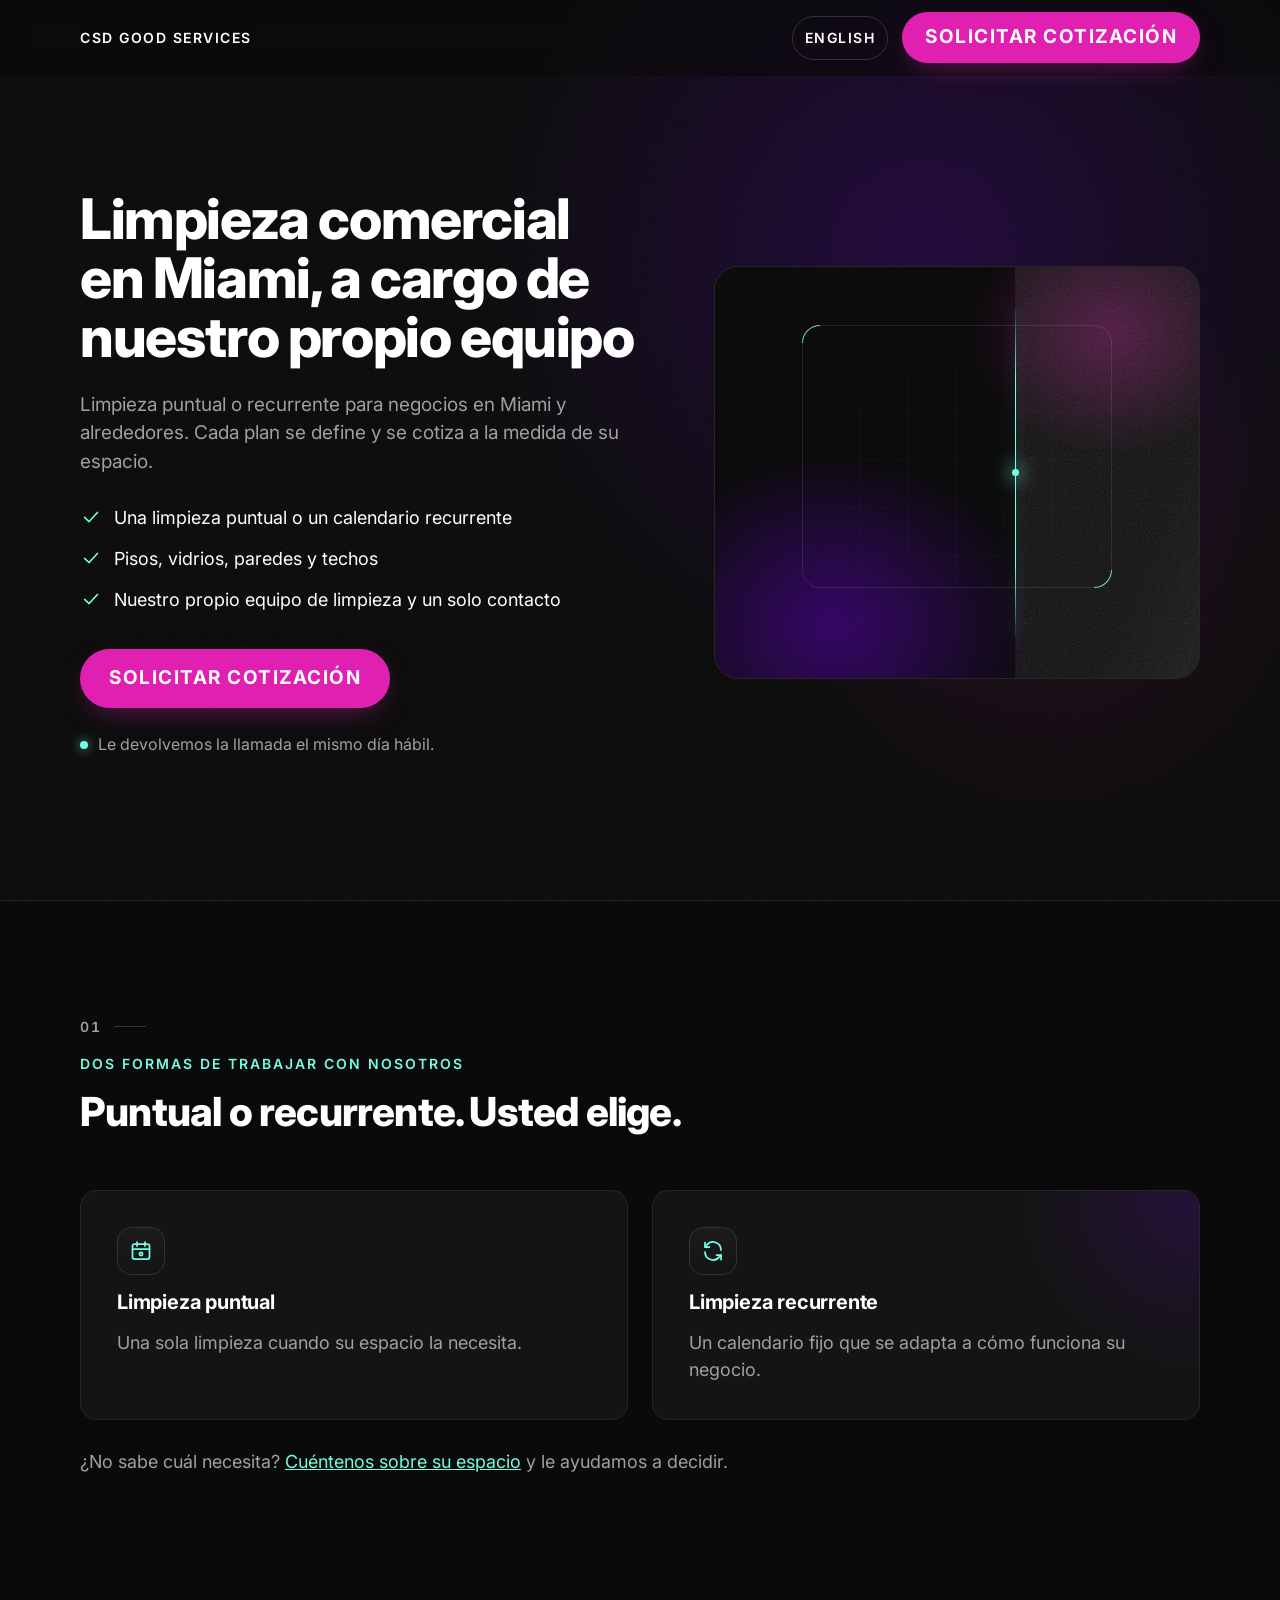
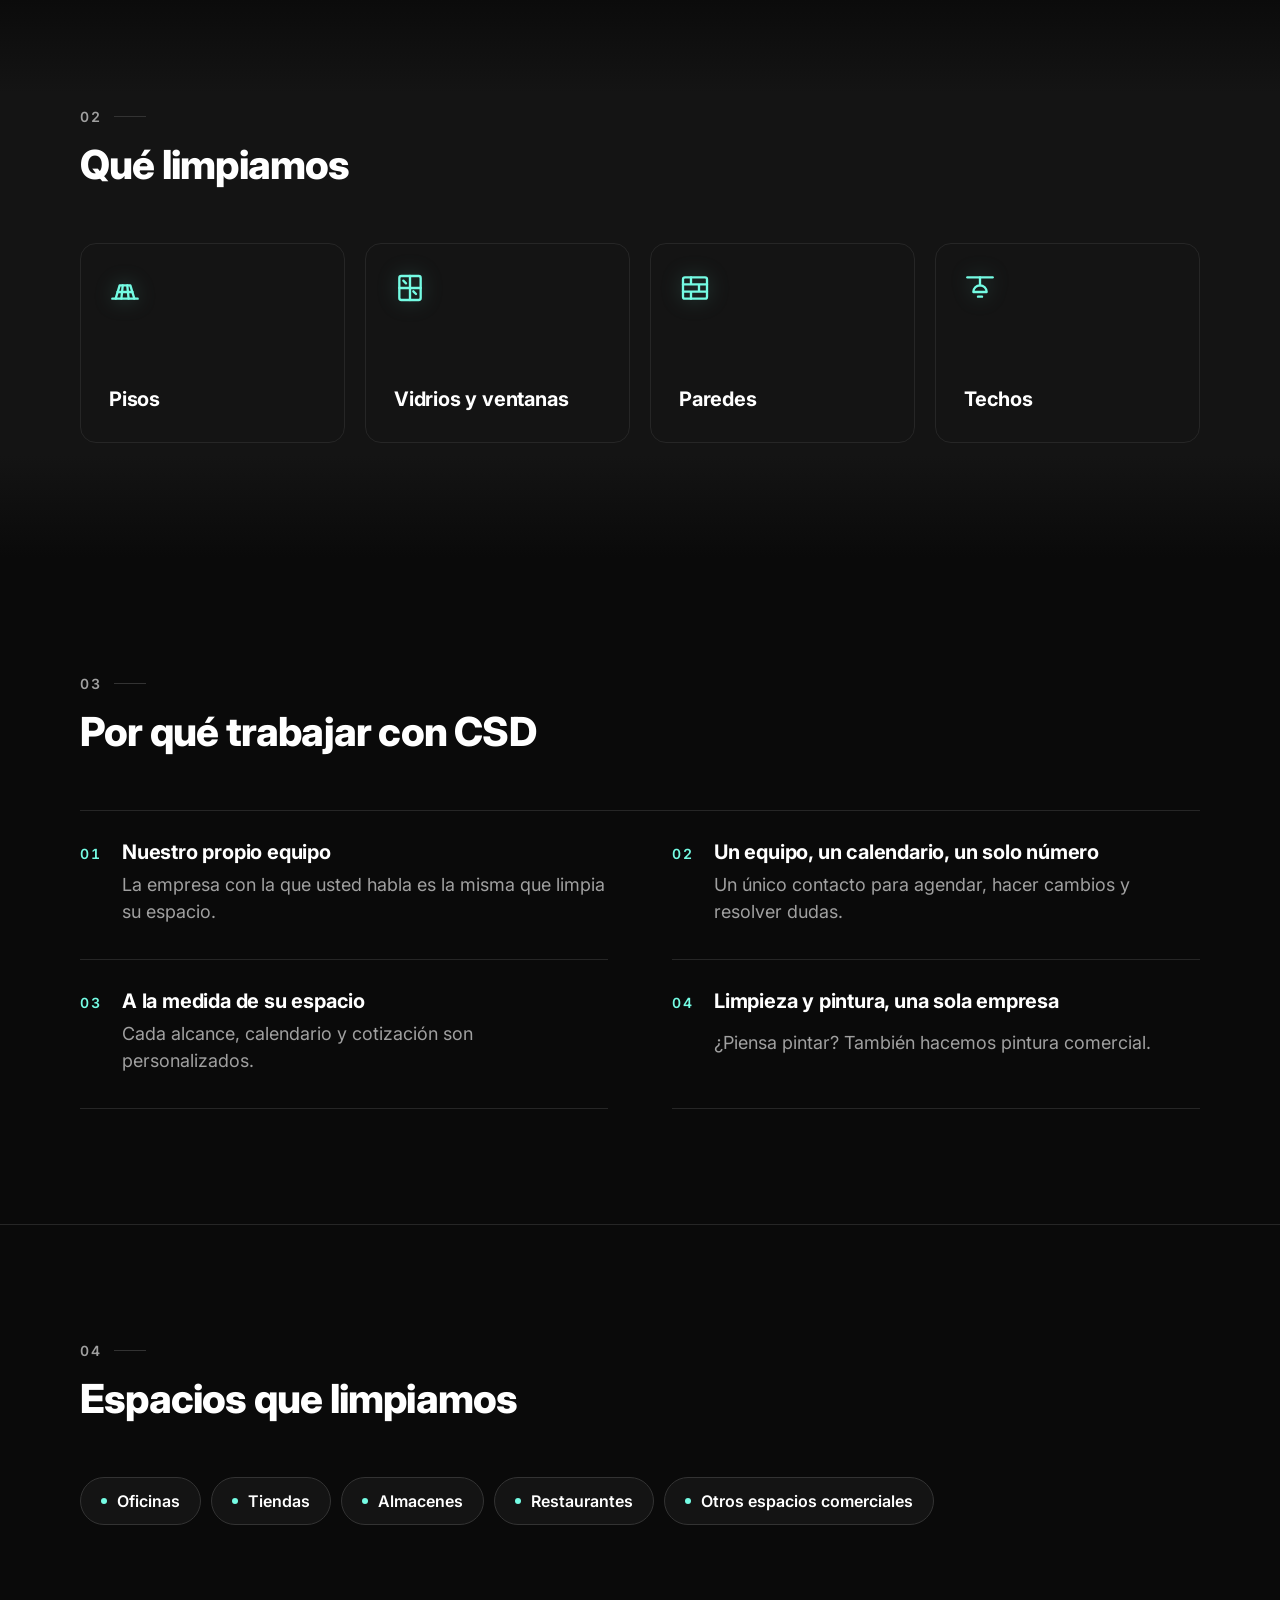
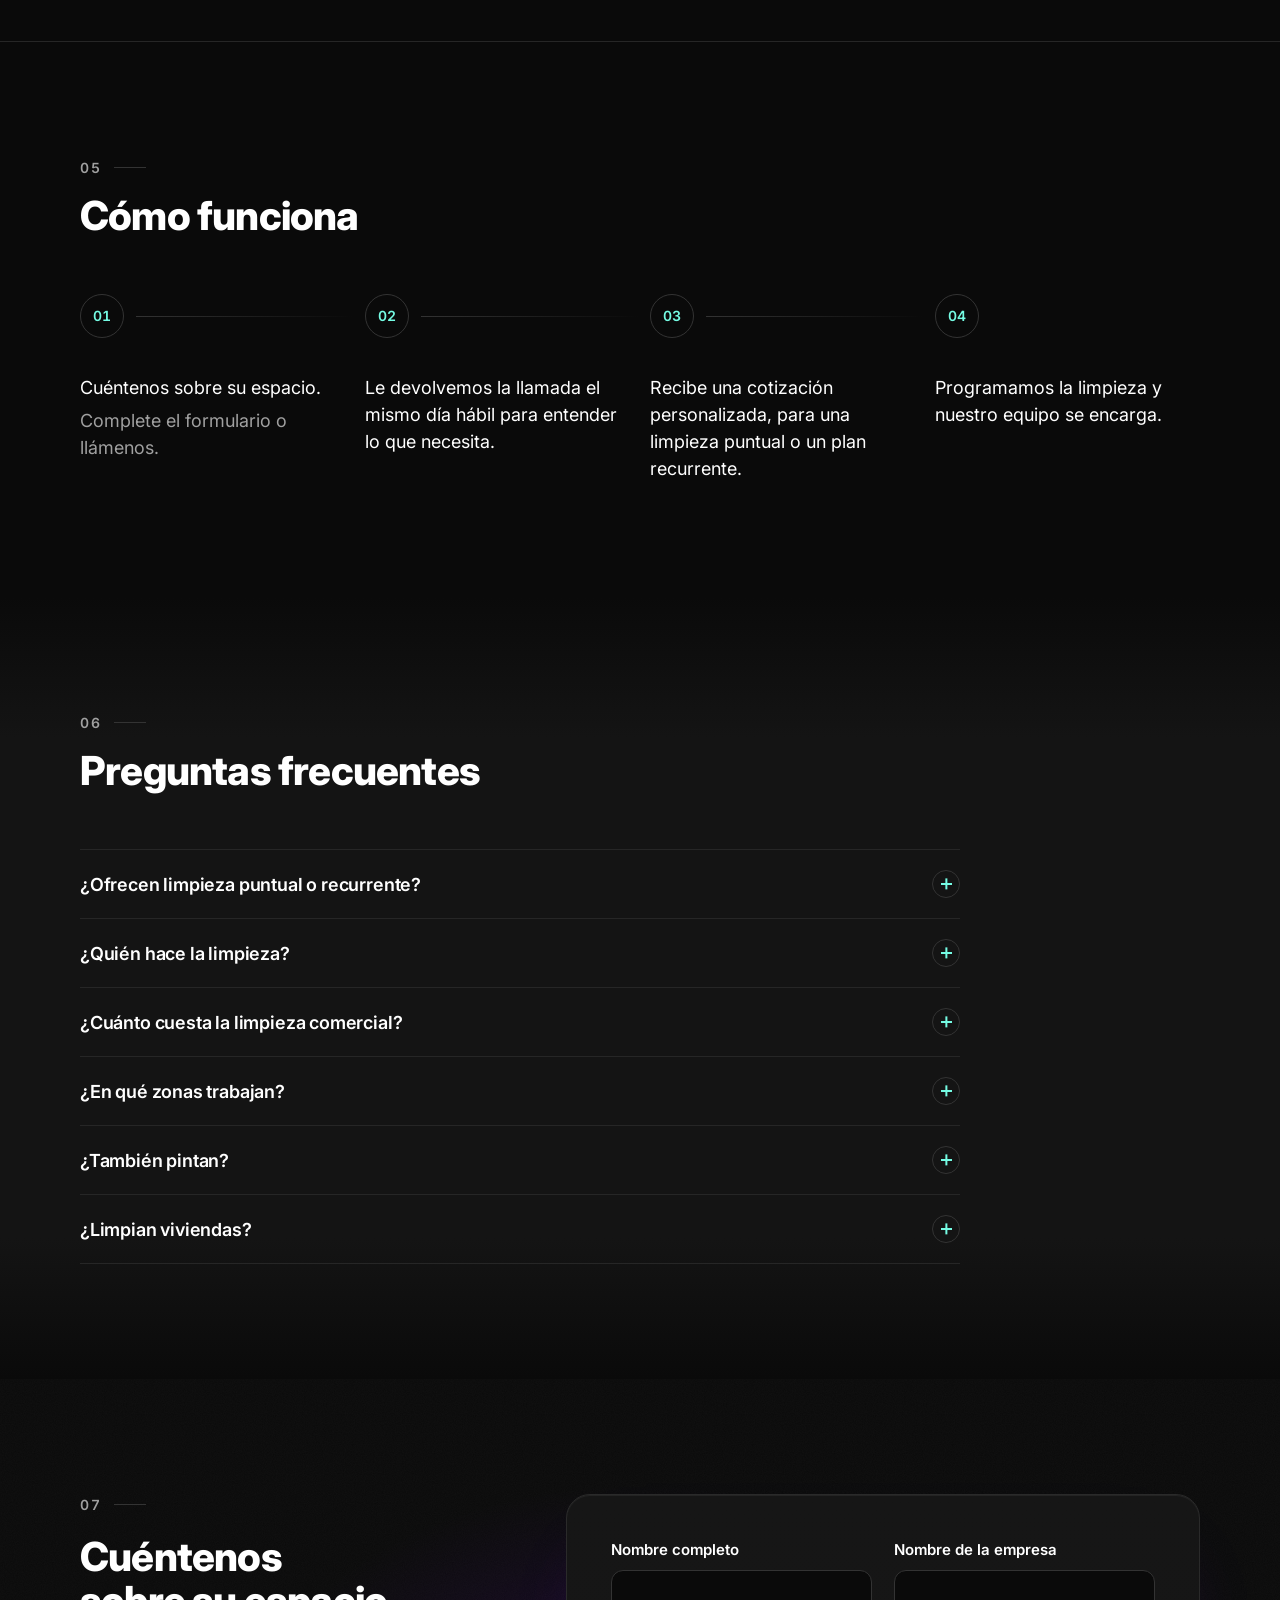
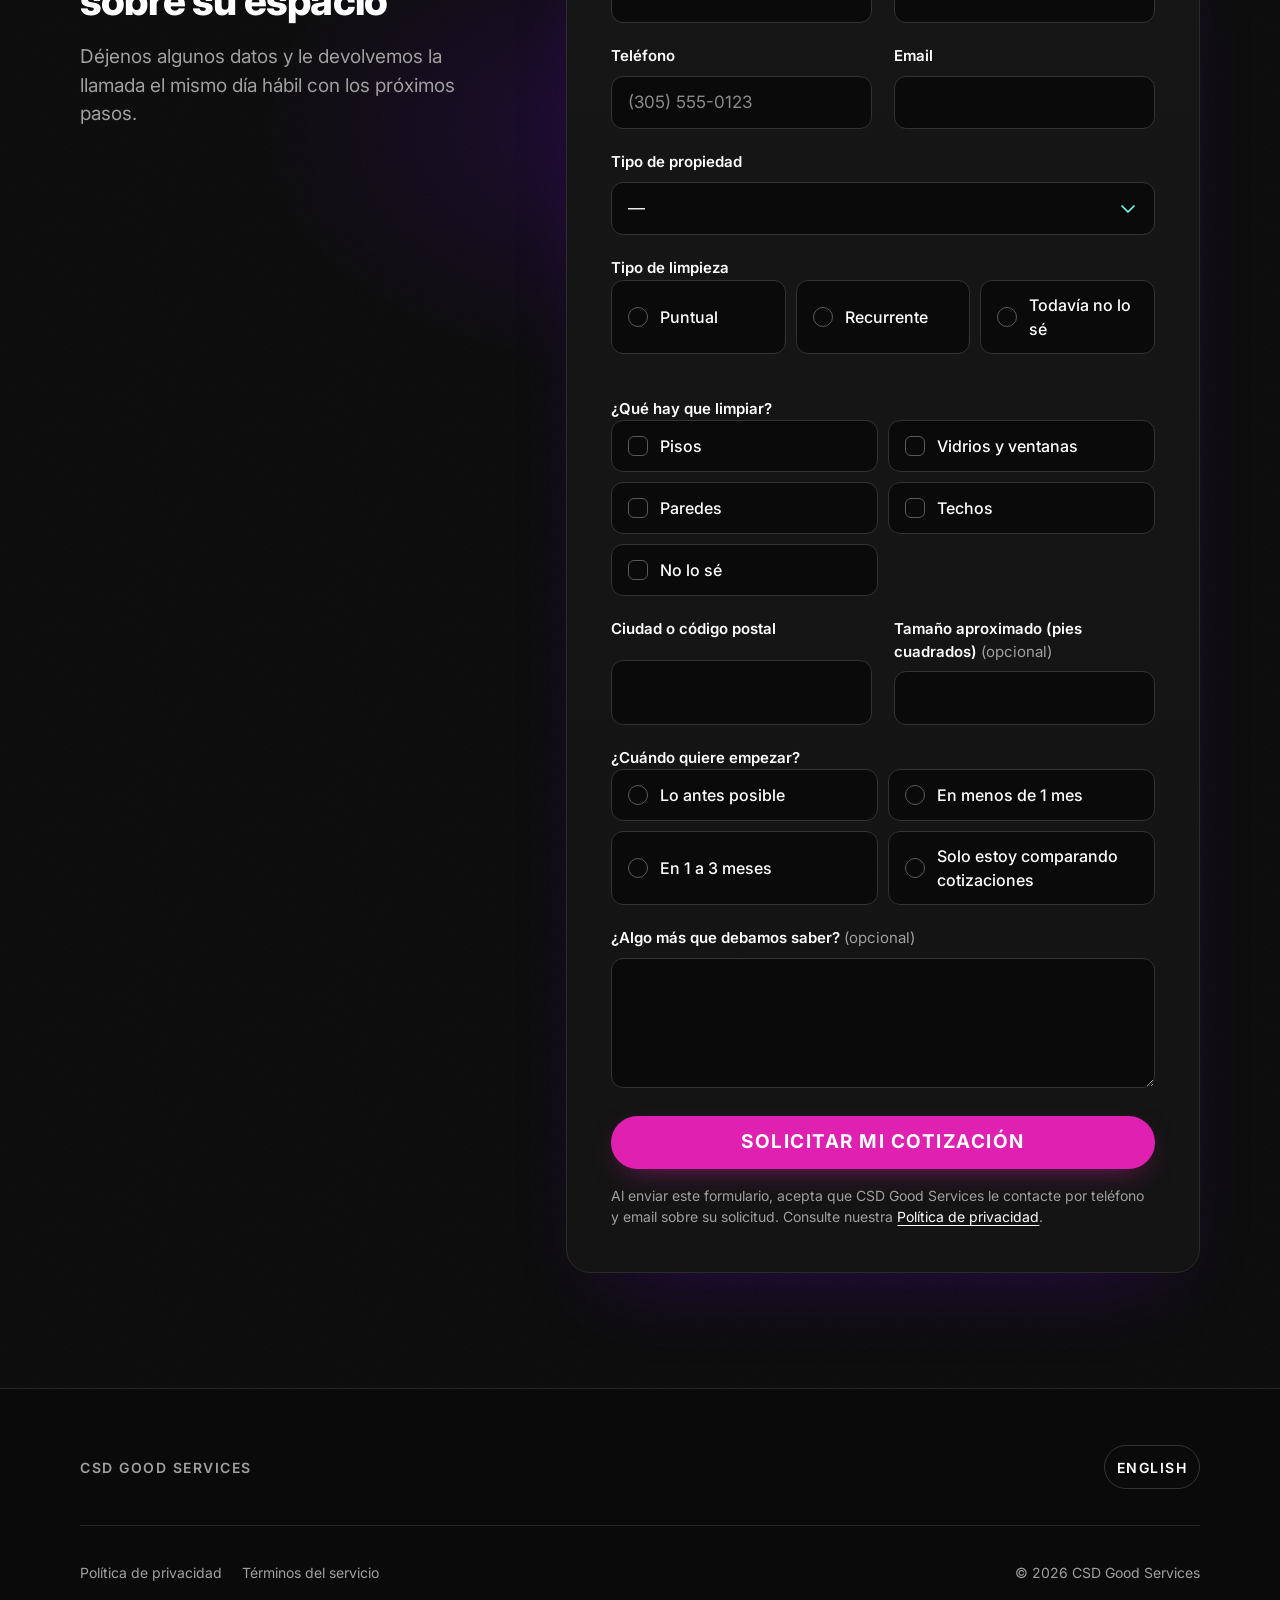
==== commit f2027aa4: "Pase premium, documentación y guías para agentes Capa visual (skill adrian-saenz-hostinger-premium-w" ====
--- a/es/index.html
+++ b/es/index.html
@@ -4,7 +4,7 @@
   <meta charset="utf-8">
   <meta name="viewport" content="width=device-width, initial-scale=1, viewport-fit=cover">
   <title>Limpieza comercial en Miami | CSD Good Services</title>
-  <meta name="description" content="Limpieza comercial puntual o recurrente en Miami, a cargo de nuestro propio equipo. Pisos, vidrios, paredes y techos, cotizados a la medida de su espacio.">
+  <meta name="description" content="Limpieza comercial puntual o recurrente en Miami, a&nbsp;cargo de nuestro propio equipo. Pisos, vidrios, paredes y techos, cotizados a la medida de su espacio.">
   <!-- noindex: landing de anuncios (config.noindex). Para indexar, borrar esta línea en todas las páginas y poner noindex: false. -->
   <meta name="robots" content="noindex, follow">
   <meta name="theme-color" content="#0A0A0A">
@@ -15,7 +15,7 @@
 
   <meta property="og:type" content="website">
   <meta property="og:title" content="Limpieza comercial en Miami | CSD Good Services">
-  <meta property="og:description" content="Limpieza comercial puntual o recurrente en Miami, a cargo de nuestro propio equipo. Pisos, vidrios, paredes y techos, cotizados a la medida de su espacio.">
+  <meta property="og:description" content="Limpieza comercial puntual o recurrente en Miami, a&nbsp;cargo de nuestro propio equipo. Pisos, vidrios, paredes y techos, cotizados a la medida de su espacio.">
   <meta property="og:image" content="../assets/img/og-image-es.jpg">
   <meta property="og:image:width" content="1200">
   <meta property="og:image:height" content="630">
@@ -23,7 +23,7 @@
   <meta property="og:locale:alternate" content="en_US">
   <meta name="twitter:card" content="summary_large_image">
   <meta name="twitter:title" content="Limpieza comercial en Miami | CSD Good Services">
-  <meta name="twitter:description" content="Limpieza comercial puntual o recurrente en Miami, a cargo de nuestro propio equipo. Pisos, vidrios, paredes y techos, cotizados a la medida de su espacio.">
+  <meta name="twitter:description" content="Limpieza comercial puntual o recurrente en Miami, a&nbsp;cargo de nuestro propio equipo. Pisos, vidrios, paredes y techos, cotizados a la medida de su espacio.">
   <meta name="twitter:image" content="../assets/img/og-image-es.jpg">
 
   <!-- [PENDIENTE] favicon provisorio ("C" cian sobre negro) hasta tener el isotipo oficial -->
@@ -35,10 +35,10 @@
   <link rel="preload" as="style" href="https://fonts.googleapis.com/css2?family=Inter:wght@400;600;700;800&amp;display=swap">
   <link rel="stylesheet" href="https://fonts.googleapis.com/css2?family=Inter:wght@400;600;700;800&amp;display=swap" media="print" onload="this.media='all'">
   <noscript><link rel="stylesheet" href="https://fonts.googleapis.com/css2?family=Inter:wght@400;600;700;800&amp;display=swap"></noscript>
-  <link rel="stylesheet" href="../assets/css/styles.css">
+  <link rel="stylesheet" href="../assets/css/styles.css?v=20261016">
   <link rel="modulepreload" href="../assets/js/config.js">
-  <script type="module" src="../assets/js/main.js"></script>
-  <script type="module" src="../assets/js/form.js"></script>
+  <script type="module" src="../assets/js/main.js?v=20261016"></script>
+  <script type="module" src="../assets/js/form.js?v=20261016"></script>
 
   <script type="application/ld+json">
   {
@@ -57,6 +57,7 @@
 </head>
 <body class="has-sticky-bar" data-root="../">
   <!-- GTM <noscript>: opcional. Si se configura gtmId, pegar aquí el iframe oficial con el mismo ID (ver README). -->
+  <div class="scroll-progress" aria-hidden="true"><span data-scroll-progress></span></div>
   <a class="skip-link" href="#main">Saltar al contenido</a>
 
   <header class="site-header">
@@ -79,14 +80,14 @@
 
   <main id="main">
     <!-- ── Hero ─────────────────────────────────────────────────────────── -->
-    <section class="hero" data-hero aria-labelledby="hero-title">
+    <section class="hero grain" data-hero aria-labelledby="hero-title">
       <div class="container hero__grid">
         <div class="hero__copy">
           <h1 id="hero-title" class="h1" data-headline
-              data-h-office="Limpieza de oficinas en Miami, a cargo de nuestro propio equipo"
-              data-h-janitorial="Limpieza recurrente para negocios en Miami, a cargo de nuestro propio equipo"
-              data-h-window="Limpieza de vidrios para negocios en Miami, a cargo de nuestro propio equipo"
-              data-h-floor="Limpieza de pisos para negocios en Miami, a cargo de nuestro propio equipo">Limpieza comercial en Miami, a cargo de nuestro propio equipo</h1>
+              data-h-office="Limpieza de oficinas en Miami, a&nbsp;cargo de nuestro propio equipo"
+              data-h-janitorial="Limpieza recurrente para negocios en Miami, a&nbsp;cargo de nuestro propio equipo"
+              data-h-window="Limpieza de vidrios para negocios en Miami, a&nbsp;cargo de nuestro propio equipo"
+              data-h-floor="Limpieza de pisos para negocios en Miami, a&nbsp;cargo de nuestro propio equipo">Limpieza comercial en Miami, a&nbsp;cargo de nuestro propio equipo</h1>
           <script>/* Titular por grupo de anuncios: solo claves de la lista blanca; nunca texto de la URL. */(function(){try{var k=new URLSearchParams(location.search).get("h"),e=document.querySelector("h1[data-headline]");if(k&&["office","janitorial","window","floor"].indexOf(k)>-1&&e.getAttribute("data-h-"+k)){e.textContent=e.getAttribute("data-h-"+k);e.setAttribute("data-variant",k);}}catch(x){}})();</script>
           <p class="lead">Limpieza puntual o recurrente para negocios en Miami y alrededores. Cada plan se define y se cotiza a la medida de su espacio.</p>
           <ul class="hero__bullets">
@@ -105,6 +106,7 @@
             <div class="art__glow art__glow--v"></div>
             <div class="art__glow art__glow--m"></div>
             <div class="art__frame"></div>
+            <div class="art__haze"></div>
             <div class="art__line"></div>
             <div class="art__sheen"></div>
           </div>
@@ -120,7 +122,7 @@
           <h2 id="modes-title" class="h2">Puntual o recurrente. Usted elige.</h2>
         </div>
         <div class="modes">
-          <article class="card mode" data-reveal>
+          <article data-halo class="card mode" data-reveal>
             <span class="mode__icon"><svg class="icon" viewBox="0 0 24 24" aria-hidden="true"><rect x="3.5" y="5" width="17" height="15" rx="2"/><path d="M3.5 10h17M8 3v4M16 3v4"/><circle cx="12" cy="15" r="1.6"/></svg></span>
             <h3 class="h3">Limpieza puntual</h3>
             <p class="muted">Una sola limpieza cuando su espacio la necesita.</p>
@@ -142,20 +144,20 @@
         <div class="section__head" data-reveal>
           <h2 id="clean-title" class="h2">Qué limpiamos</h2>
         </div>
-        <ul class="surfaces" data-reveal>
-          <li class="card surface">
+        <ul class="surfaces" data-reveal data-stagger>
+          <li data-halo class="card surface">
             <svg class="icon" viewBox="0 0 24 24" aria-hidden="true"><path d="M2.5 20h19"/><path d="M5 20 8 10h8l3 10"/><path d="M10.3 10 9.3 20M13.7 10l1 10M6.4 15h11.2"/></svg>
             <span class="surface__name">Pisos</span>
           </li>
-          <li class="card surface">
+          <li data-halo class="card surface">
             <svg class="icon" viewBox="0 0 24 24" aria-hidden="true"><rect x="4" y="3" width="16" height="18" rx="1.5"/><path d="M12 3v18M4 12h16"/><path d="M7 6.5 9 8.5M14.5 14.5l2 2"/></svg>
             <span class="surface__name">Vidrios y ventanas</span>
           </li>
-          <li class="card surface">
+          <li data-halo class="card surface">
             <svg class="icon" viewBox="0 0 24 24" aria-hidden="true"><rect x="3" y="4" width="18" height="16" rx="1.5"/><path d="M3 9.3h18M3 14.7h18M9 4v5.3M15 9.3v5.4M9 14.7V20"/></svg>
             <span class="surface__name">Paredes</span>
           </li>
-          <li class="card surface">
+          <li data-halo class="card surface">
             <svg class="icon" viewBox="0 0 24 24" aria-hidden="true"><path d="M2.5 4h19"/><path d="M12 4v6"/><path d="M7 15a5 5 0 0 1 10 0Z"/><path d="M10.5 18.5h3"/></svg>
             <span class="surface__name">Techos</span>
           </li>
@@ -169,7 +171,7 @@
         <div class="section__head" data-reveal>
           <h2 id="why-title" class="h2">Por qué trabajar con CSD</h2>
         </div>
-        <ul class="reasons" data-reveal>
+        <ul class="reasons" data-reveal data-stagger>
           <li class="reason">
             <span class="reason__num" aria-hidden="true">01</span>
             <h3 class="h3">Nuestro propio equipo</h3>
@@ -203,7 +205,7 @@
         <div class="section__head" data-reveal>
           <h2 id="spaces-title" class="h2">Espacios que limpiamos</h2>
         </div>
-        <ul class="chips" data-reveal>
+        <ul class="chips" data-reveal data-stagger>
           <li class="chip">Oficinas</li>
           <li class="chip">Tiendas</li>
           <li class="chip">Almacenes</li>
@@ -242,7 +244,7 @@
         <div class="section__head" data-reveal>
           <h2 id="how-title" class="h2">Cómo funciona</h2>
         </div>
-        <ol class="steps" data-steps data-reveal>
+        <ol class="steps" data-steps data-reveal data-stagger>
           <li class="step"><p>Cuéntenos sobre su espacio. <span>Complete el formulario o llámenos.</span></p></li>
           <li class="step"><p>Le devolvemos la llamada el mismo día hábil para entender lo que necesita.</p></li>
           <li class="step" data-site-visit hidden><p>Visitamos su espacio para verlo en persona.</p></li>
@@ -258,7 +260,7 @@
         <div class="section__head" data-reveal>
           <h2 id="faq-title" class="h2">Preguntas frecuentes</h2>
         </div>
-        <div class="faq" data-reveal>
+        <div class="faq" data-reveal data-stagger>
           <details>
             <summary>¿Ofrecen limpieza puntual o recurrente?<span class="faq__plus" aria-hidden="true"></span></summary>
             <p class="faq__a">Las dos. Podemos hacer una sola limpieza o armar un calendario recurrente para su espacio.</p>
@@ -288,14 +290,14 @@
     </section>
 
     <!-- ── CTA final + formulario ───────────────────────────────────────── -->
-    <section class="section quote" id="quote" aria-labelledby="quote-title">
+    <section class="section quote grain" id="quote" aria-labelledby="quote-title">
       <div class="container quote__grid">
         <div class="quote__intro">
           <h2 id="quote-title" class="h2">Cuéntenos sobre su espacio</h2>
           <p class="lead">Déjenos algunos datos y le devolvemos la llamada el mismo día hábil con los próximos pasos.</p>
         </div>
 
-        <div class="card form-card">
+        <div data-halo class="card form-card">
           <form id="quote-form" class="form" action="#" method="post" novalidate data-thanks="gracias/">
             <div class="form__row form__row--2">
               <div class="field" data-field="full_name">
--- a/assets/css/styles.css
+++ b/assets/css/styles.css
@@ -57,8 +57,9 @@
   -webkit-font-smoothing: antialiased;
   -moz-osx-font-smoothing: grayscale;
   text-rendering: optimizeLegibility;
-  overflow-x: hidden;
-}
+  overflow-x: clip;
+}
+html { overflow-x: clip; }
 @media (min-width: 900px) { body { font-size: 18px; } }
 img { max-width: 100%; height: auto; display: block; }
 a { color: inherit; }
@@ -135,8 +136,8 @@
 }
 .btn--primary:hover {
   border-color: var(--csd-cyan);
-  box-shadow: 0 0 0 4px rgba(117, 252, 228, .14), 0 14px 36px -12px rgba(223, 32, 176, .7);
-  transform: translateY(-1px);
+  box-shadow: 0 0 0 4px rgba(117, 252, 228, .14), 0 18px 40px -12px rgba(223, 32, 176, .75);
+  transform: translateY(-2px);
 }
 .btn--primary:active { transform: translateY(0); }
 .btn--primary[disabled] { cursor: progress; opacity: .85; transform: none; }
@@ -152,9 +153,10 @@
 .link-arrow {
   display: inline-flex; align-items: center; gap: 6px; min-height: 44px;
   color: var(--csd-cyan); font-weight: 600; text-decoration: none;
-  border-bottom: 1px solid transparent; transition: border-color .2s var(--ease);
-}
-.link-arrow:hover { border-bottom-color: currentColor; }
+  background: linear-gradient(currentColor, currentColor) 0 calc(100% - 8px) / 0 1px no-repeat;
+  transition: background-size .45s var(--ease);
+}
+.link-arrow:hover { background-size: 100% 1px; }
 
 .icon { width: 24px; height: 24px; flex: none; stroke: var(--csd-cyan); stroke-width: 1.75; fill: none; stroke-linecap: round; stroke-linejoin: round; }
 
@@ -162,13 +164,15 @@
 .site-header {
   position: fixed; inset: 0 0 auto 0; z-index: 50;
   height: var(--header-h);
-  background: rgba(10, 10, 10, .72);
-  -webkit-backdrop-filter: saturate(140%) blur(14px);
-  backdrop-filter: saturate(140%) blur(14px);
+  background: rgba(10, 10, 10, .94);
   border-bottom: 1px solid transparent;
   transition: border-color .3s var(--ease), background-color .3s var(--ease);
 }
-.site-header.is-scrolled { border-bottom-color: var(--csd-border); background: rgba(10, 10, 10, .9); }
+.site-header.is-scrolled { border-bottom-color: var(--csd-border); }
+@supports ((backdrop-filter: blur(1px)) or (-webkit-backdrop-filter: blur(1px))) {
+  .site-header { background: rgba(10, 10, 10, .7); -webkit-backdrop-filter: saturate(140%) blur(14px); backdrop-filter: saturate(140%) blur(14px); }
+  .site-header.is-scrolled { background: rgba(10, 10, 10, .86); }
+}
 .site-header__inner { height: 100%; display: flex; align-items: center; justify-content: space-between; gap: 12px; }
 .header-actions { display: flex; align-items: center; gap: 8px; }
 @media (min-width: 900px) { .header-actions { gap: 14px; } }
@@ -177,7 +181,8 @@
 .brand { display: inline-flex; align-items: center; min-height: 44px; padding: 6px 0; text-decoration: none; background: var(--csd-bg); }
 .brand img { width: 120px; height: auto; }
 @media (min-width: 900px) { .brand img { width: 148px; } }
-.brand__fallback { display: none; font-weight: 600; font-size: 14px; letter-spacing: 2px; text-transform: uppercase; }
+.brand__fallback { display: none; font-weight: 600; font-size: 14px; letter-spacing: 1.5px; text-transform: uppercase; white-space: nowrap; }
+@media (max-width: 380px) { .brand__fallback { letter-spacing: .5px; } }
 .brand.is-missing img { display: none; }
 .brand.is-missing .brand__fallback { display: inline; }
 
@@ -216,10 +221,14 @@
 @media (min-width: 900px) { .hero { padding-top: calc(var(--header-h) + 72px); } }
 /* Brillo violeta difuso (10–20 %), nunca detrás de texto pequeño */
 .hero::before {
-  content: ""; position: absolute; z-index: -1;
-  width: 900px; height: 900px; right: -320px; top: -260px;
-  background: radial-gradient(closest-side, rgba(124, 0, 255, .2), rgba(124, 0, 255, 0) 70%);
+  content: ""; position: absolute; z-index: -1; inset: 0;
+  background:
+    radial-gradient(640px circle at var(--gx, 72%) var(--gy, 28%), rgba(124, 0, 255, .2), rgba(124, 0, 255, 0) 70%),
+    radial-gradient(420px circle at calc(var(--gx, 72%) + 10%) calc(var(--gy, 28%) + 34%), rgba(223, 32, 176, .1), rgba(223, 32, 176, 0) 70%);
   pointer-events: none;
+}
+@media (min-width: 1000px) {
+  .hero { min-height: min(100vh, 940px); min-height: min(100svh, 940px); display: flex; align-items: center; }
 }
 .hero__grid { display: grid; grid-template-columns: minmax(0, 1fr); gap: 48px; align-items: center; }
 @media (min-width: 1000px) { .hero__grid { grid-template-columns: 1.08fr .92fr; gap: 64px; } }
@@ -230,8 +239,8 @@
 .hero__bullets .icon { width: 22px; height: 22px; margin-top: 2px; }
 .hero__cta { display: grid; gap: 14px; margin-top: 36px; }
 @media (min-width: 640px) { .hero__cta { display: flex; align-items: center; gap: 24px; flex-wrap: wrap; } }
-.hero__promise { display: inline-flex; align-items: center; gap: 10px; color: var(--csd-gray); font-size: 16px; }
-.hero__promise .dot { width: 8px; height: 8px; border-radius: 50%; background: var(--csd-cyan); box-shadow: 0 0 12px rgba(117, 252, 228, .8); flex: none; }
+.hero__promise { display: inline-flex; align-items: baseline; gap: 10px; color: var(--csd-gray); font-size: 16px; }
+.hero__promise .dot { position: relative; top: -1px; width: 8px; height: 8px; border-radius: 50%; background: var(--csd-cyan); box-shadow: 0 0 12px rgba(117, 252, 228, .8); flex: none; }
 
 /* Composición abstracta (sin foto): brillos violeta/magenta y una línea cian */
 .hero__media {
@@ -253,11 +262,27 @@
   -webkit-mask-image: radial-gradient(ellipse at 50% 50%, #000 30%, transparent 75%);
   mask-image: radial-gradient(ellipse at 50% 50%, #000 30%, transparent 75%);
 }
-.art__line { position: absolute; left: 10%; right: 10%; top: 58%; height: 1px; background: linear-gradient(90deg, transparent, var(--csd-cyan) 30%, var(--csd-cyan) 70%, transparent); opacity: .85; }
+@property --wipe { syntax: "<percentage>"; inherits: true; initial-value: 62%; }
+.art { --wipe: 62%; animation: wipe 2.6s var(--ease) .35s both; }
+@keyframes wipe { from { --wipe: 4%; } to { --wipe: 62%; } }
+.art__haze {
+  position: absolute; inset: 0;
+  clip-path: inset(0 0 0 var(--wipe));
+  background:
+    url("data:image/svg+xml;utf8,<svg xmlns='http://www.w3.org/2000/svg' viewBox='0 0 160 160'><filter id='n'><feTurbulence type='fractalNoise' baseFrequency='.85' numOctaves='3' stitchTiles='stitch'/><feColorMatrix values='0 0 0 0 1  0 0 0 0 1  0 0 0 0 1  0 0 0 .55 0'/></filter><rect width='100%' height='100%' filter='url(%23n)'/></svg>") 0 0 / 160px 160px,
+    linear-gradient(180deg, rgba(160, 160, 160, .07), rgba(160, 160, 160, .03));
+  opacity: .24;
+}
+.art__line {
+  position: absolute; top: 9%; bottom: 9%; left: var(--wipe); width: 1px;
+  background: linear-gradient(180deg, transparent, var(--csd-cyan) 22%, var(--csd-cyan) 78%, transparent);
+  box-shadow: 0 0 14px rgba(117, 252, 228, .45);
+}
 .art__line::after {
-  content: ""; position: absolute; left: 50%; top: -3px; width: 7px; height: 7px; margin-left: -3.5px;
+  content: ""; position: absolute; top: 50%; left: -3px; width: 7px; height: 7px; margin-top: -3.5px;
   border-radius: 50%; background: var(--csd-cyan); box-shadow: 0 0 18px 4px rgba(117, 252, 228, .55);
 }
+@media (prefers-reduced-motion: reduce) { .art { animation: none; } }
 .art__frame { position: absolute; inset: 14% 18% 22% 18%; border: 1px solid rgba(255, 255, 255, .1); border-radius: 18px; }
 .art__frame::before, .art__frame::after { content: ""; position: absolute; width: 18px; height: 18px; border-color: var(--csd-cyan); border-style: solid; opacity: .8; }
 .art__frame::before { left: -1px; top: -1px; border-width: 1px 0 0 1px; border-top-left-radius: 18px; }
@@ -289,14 +314,14 @@
 /* Modalidades */
 .modes { display: grid; gap: 16px; }
 @media (min-width: 800px) { .modes { grid-template-columns: 1fr 1fr; gap: 24px; } }
-.mode { display: grid; gap: 14px; align-content: start; position: relative; overflow: hidden; }
+.mode { display: grid; gap: 14px; align-content: start; position: relative; }
 .mode:hover { border-color: var(--csd-border-strong); }
 .mode__tag { display: inline-flex; width: fit-content; font-size: 14px; font-weight: 600; letter-spacing: 2px; text-transform: uppercase; color: var(--csd-gray); }
 .mode__icon { width: 48px; height: 48px; display: grid; place-items: center; border: 1px solid var(--csd-border-strong); border-radius: 14px; }
 .mode__freq { margin-top: 6px; padding-top: 14px; border-top: 1px solid var(--csd-border); color: var(--csd-cyan); font-size: 15px; font-weight: 600; }
 .mode--accent::after {
-  content: ""; position: absolute; right: -80px; top: -80px; width: 220px; height: 220px; pointer-events: none;
-  background: radial-gradient(closest-side, rgba(124, 0, 255, .16), transparent);
+  content: ""; position: absolute; inset: 0; border-radius: inherit; pointer-events: none;
+  background: radial-gradient(260px circle at 100% 0%, rgba(124, 0, 255, .16), transparent 70%);
 }
 .modes__note { margin-top: 28px; color: var(--csd-gray); }
 .modes__note a { color: var(--csd-cyan); }
@@ -395,7 +420,7 @@
 .note { color: var(--csd-white); }
 
 /* ── Cotización (CTA final + formulario) ─────────────────────────────────── */
-.quote { position: relative; isolation: isolate; overflow: hidden; }
+.quote { position: relative; isolation: isolate; overflow: clip; }
 .quote::before {
   content: ""; position: absolute; z-index: -1; left: 50%; top: 0; width: 1100px; height: 700px; transform: translateX(-50%);
   background: radial-gradient(closest-side, rgba(124, 0, 255, .16), rgba(124, 0, 255, 0) 70%);
@@ -491,6 +516,7 @@
 .footer__name { color: var(--csd-white); font-weight: 600; margin-top: 18px; }
 .dot-list { display: flex; flex-wrap: wrap; gap: 4px 0; }
 .dot-list > * + *::before { content: "·"; margin: 0 10px; color: #5a5a5a; }
+@media (max-width: 639px) { .dot-list { flex-direction: column; gap: 6px; } .dot-list > * + *::before { content: none; } }
 .dot-list a { text-decoration: none; }
 .dot-list a:hover { color: var(--csd-cyan); }
 .footer__links { display: flex; flex-wrap: wrap; gap: 4px 20px; }
@@ -533,3 +559,79 @@
 .js-reveal [data-reveal] { opacity: 0; transform: translateY(8px); transition: opacity .7s var(--ease), transform .7s var(--ease); }
 .js-reveal [data-reveal].is-in { opacity: 1; transform: none; }
 @media (prefers-reduced-motion: reduce) { .js-reveal [data-reveal] { opacity: 1; transform: none; transition: none; } }
+
+/* ==========================================================================
+   Capa premium (skill adrian-saenz-hostinger-premium-website, arquetipo 05
+   "Mouse-Reactive Gradient", filtrado por las reglas del brief: sin parallax,
+   sin cursor propio, sin fotos de stock, animaciones mínimas).
+   ========================================================================== */
+
+/* Barra de progreso de lectura: un hilo cian de 2 px */
+.scroll-progress { position: fixed; inset: 0 0 auto 0; height: 2px; z-index: 60; pointer-events: none; }
+.scroll-progress span {
+  display: block; height: 100%; transform-origin: 0 50%; transform: scaleX(0);
+  background: linear-gradient(90deg, rgba(117, 252, 228, .25), var(--csd-cyan));
+  box-shadow: 0 0 10px rgba(117, 252, 228, .5);
+}
+
+/* Grano sutil (textura) */
+.grain::after {
+  content: ""; position: absolute; inset: 0; z-index: -1; pointer-events: none; opacity: .05;
+  background-image: url("data:image/svg+xml;utf8,<svg xmlns='http://www.w3.org/2000/svg' viewBox='0 0 200 200'><filter id='n'><feTurbulence type='fractalNoise' baseFrequency='.9' numOctaves='3' stitchTiles='stitch'/><feColorMatrix values='0 0 0 0 1  0 0 0 0 1  0 0 0 0 1  0 0 0 .6 0'/></filter><rect width='100%' height='100%' filter='url(%23n)'/></svg>");
+  background-size: 200px 200px;
+}
+
+/* Numeración editorial de secciones (decorativa, sin texto para lectores de pantalla) */
+main { counter-reset: sec; }
+.section__head, .quote__intro { counter-increment: sec; }
+.section__head::before, .quote__intro::before {
+  content: counter(sec, decimal-leading-zero);
+  content: counter(sec, decimal-leading-zero) / "";
+  display: block; width: fit-content; padding-right: 44px;
+  font-size: 14px; font-weight: 600; letter-spacing: 2px; color: var(--csd-gray); font-variant-numeric: tabular-nums;
+  background: linear-gradient(var(--csd-border-strong), var(--csd-border-strong)) right center / 32px 1px no-repeat;
+}
+.quote__intro::before { margin-bottom: 20px; }
+.section__head .eyebrow::before { display: none; }
+
+/* Halo cian que sigue al puntero sobre el borde de las tarjetas */
+[data-halo] { position: relative; isolation: isolate; }
+[data-halo]::before {
+  content: ""; position: absolute; inset: -1px; border-radius: inherit; padding: 1px; pointer-events: none;
+  background: radial-gradient(260px circle at var(--hx, 50%) var(--hy, 0%), rgba(117, 252, 228, .75), rgba(117, 252, 228, 0) 65%);
+  -webkit-mask: linear-gradient(#000 0 0) content-box, linear-gradient(#000 0 0);
+  -webkit-mask-composite: xor; mask-composite: exclude;
+  opacity: 0; transition: opacity .35s var(--ease);
+}
+[data-halo]:hover::before { opacity: 1; }
+@media (hover: none) { [data-halo]::before { display: none; } }
+
+.surface .icon { filter: drop-shadow(0 0 10px rgba(117, 252, 228, .25)); }
+.mode__icon { background: linear-gradient(180deg, rgba(255, 255, 255, .03), transparent); }
+.chip { transition: border-color .25s var(--ease), color .25s var(--ease); }
+.chip:hover { border-color: rgba(117, 252, 228, .5); }
+
+/* Tarjeta del formulario: filo de luz superior */
+.form-card { border-color: #2a2a2a; box-shadow: inset 0 1px 0 rgba(255, 255, 255, .06), 0 40px 80px -40px rgba(124, 0, 255, .25); }
+
+/* Pasos: la línea de conexión se dibuja al aparecer */
+@media (min-width: 900px) {
+  .js-reveal .steps .step::after { transform: scaleX(0); transform-origin: left; transition: transform .9s var(--ease) calc(var(--i, 0) * 140ms + 200ms); }
+  .js-reveal .steps.is-in .step::after { transform: none; }
+}
+
+/* Aparición escalonada de listas (fade + 8 px por elemento) */
+.js-reveal [data-reveal][data-stagger] { opacity: 1; transform: none; }
+.js-reveal [data-stagger] > * { opacity: 0; transform: translateY(8px); transition: opacity .6s var(--ease) calc(var(--i, 0) * 70ms), transform .6s var(--ease) calc(var(--i, 0) * 70ms), border-color .3s var(--ease); }
+.js-reveal [data-stagger].is-in > * { opacity: 1; transform: none; }
+.js-reveal [data-stagger].is-in > .surface:hover { transform: translateY(-2px); }
+
+/* FAQ: apertura suave donde el navegador lo soporta */
+:root { interpolate-size: allow-keywords; }
+.faq details::details-content { block-size: 0; overflow: clip; transition: block-size .35s var(--ease), content-visibility .35s allow-discrete; }
+.faq details[open]::details-content { block-size: auto; }
+
+@media (prefers-reduced-motion: reduce) {
+  .js-reveal [data-stagger] > * { opacity: 1; transform: none; transition: none; }
+  .faq details::details-content { transition: none; }
+}
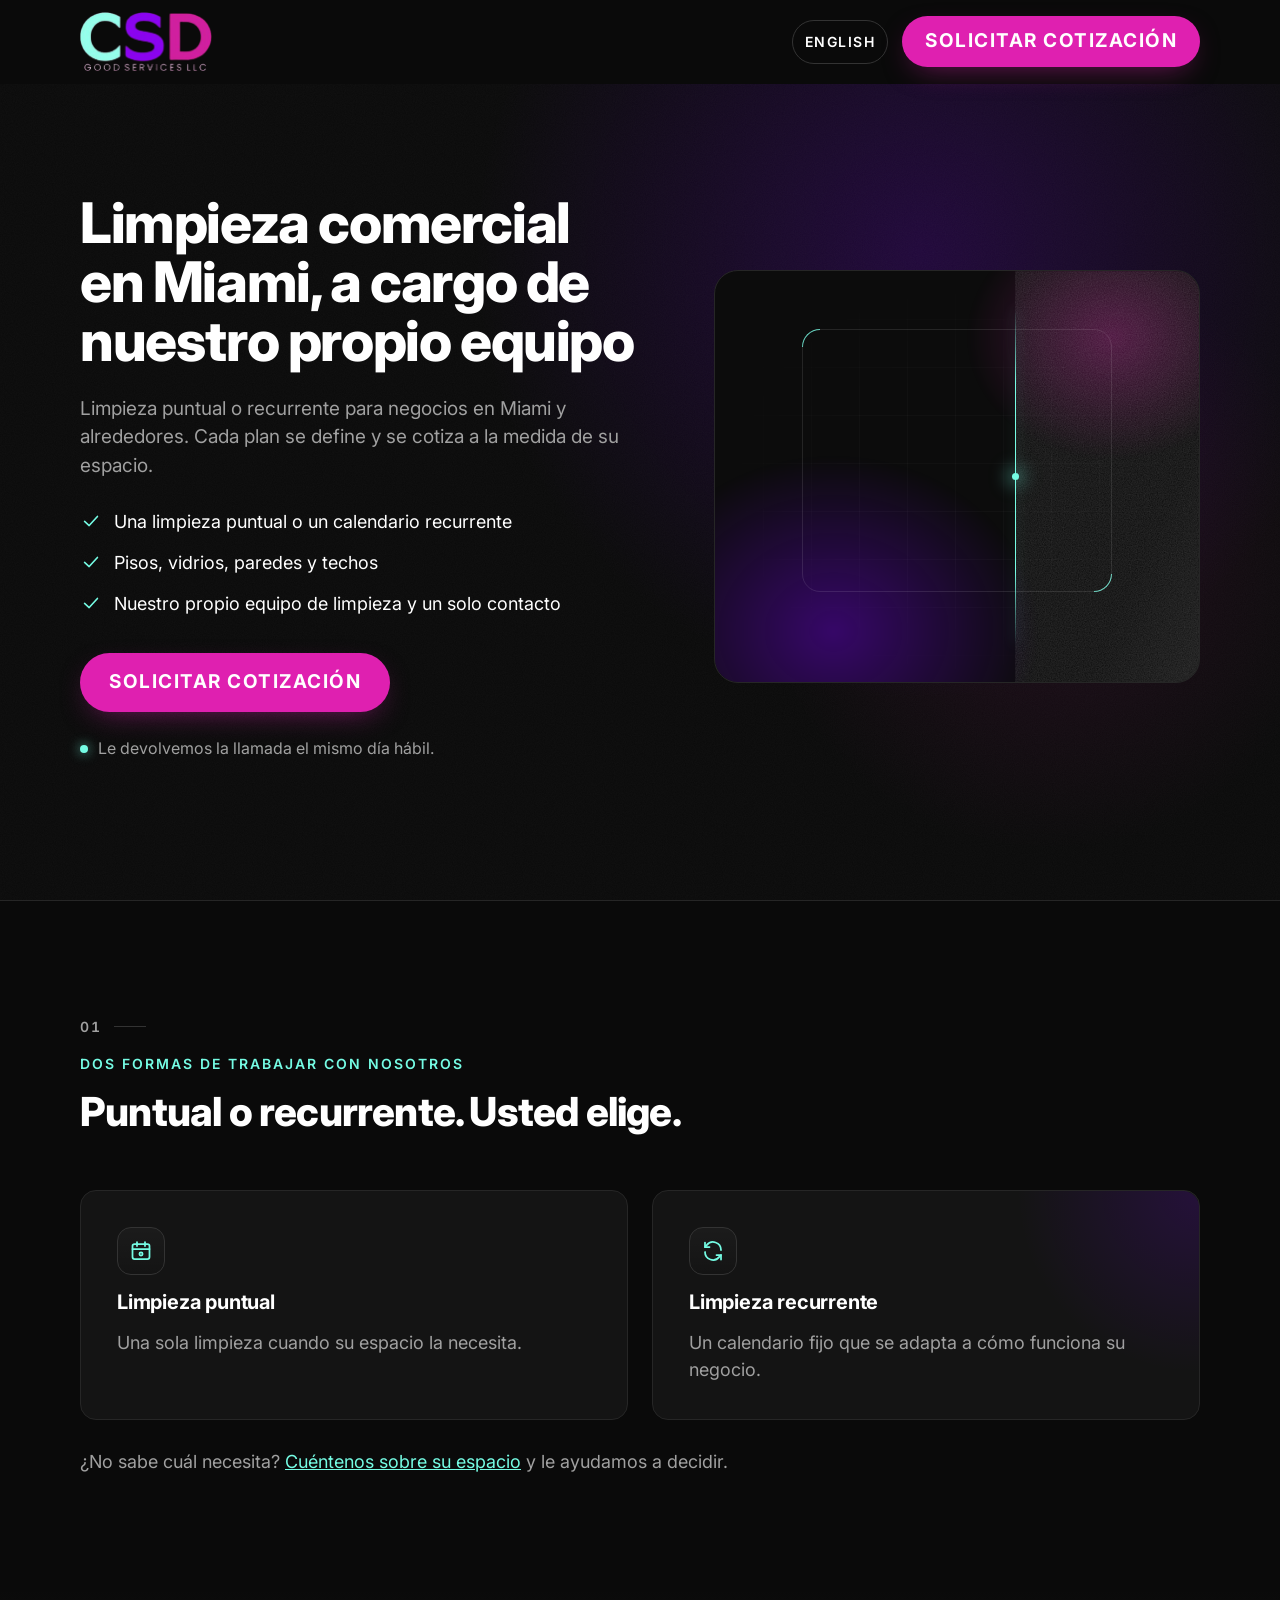
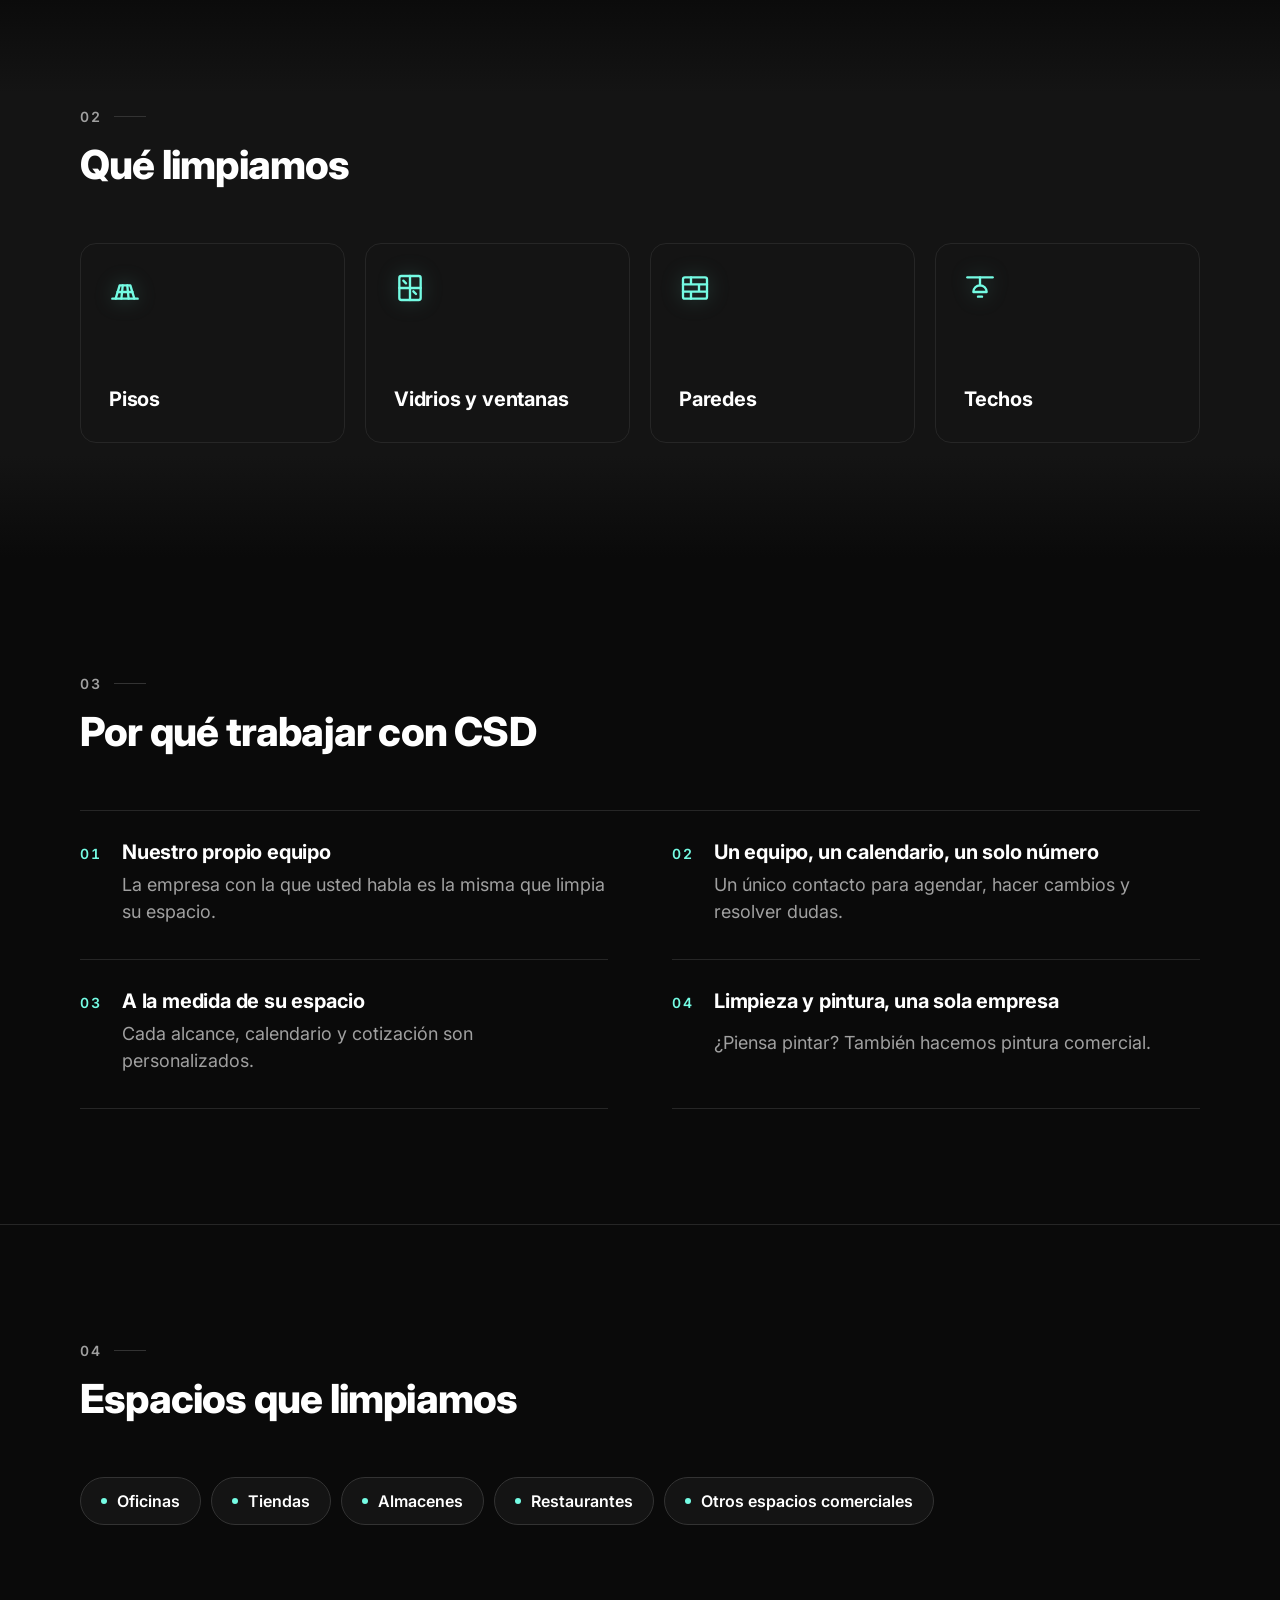
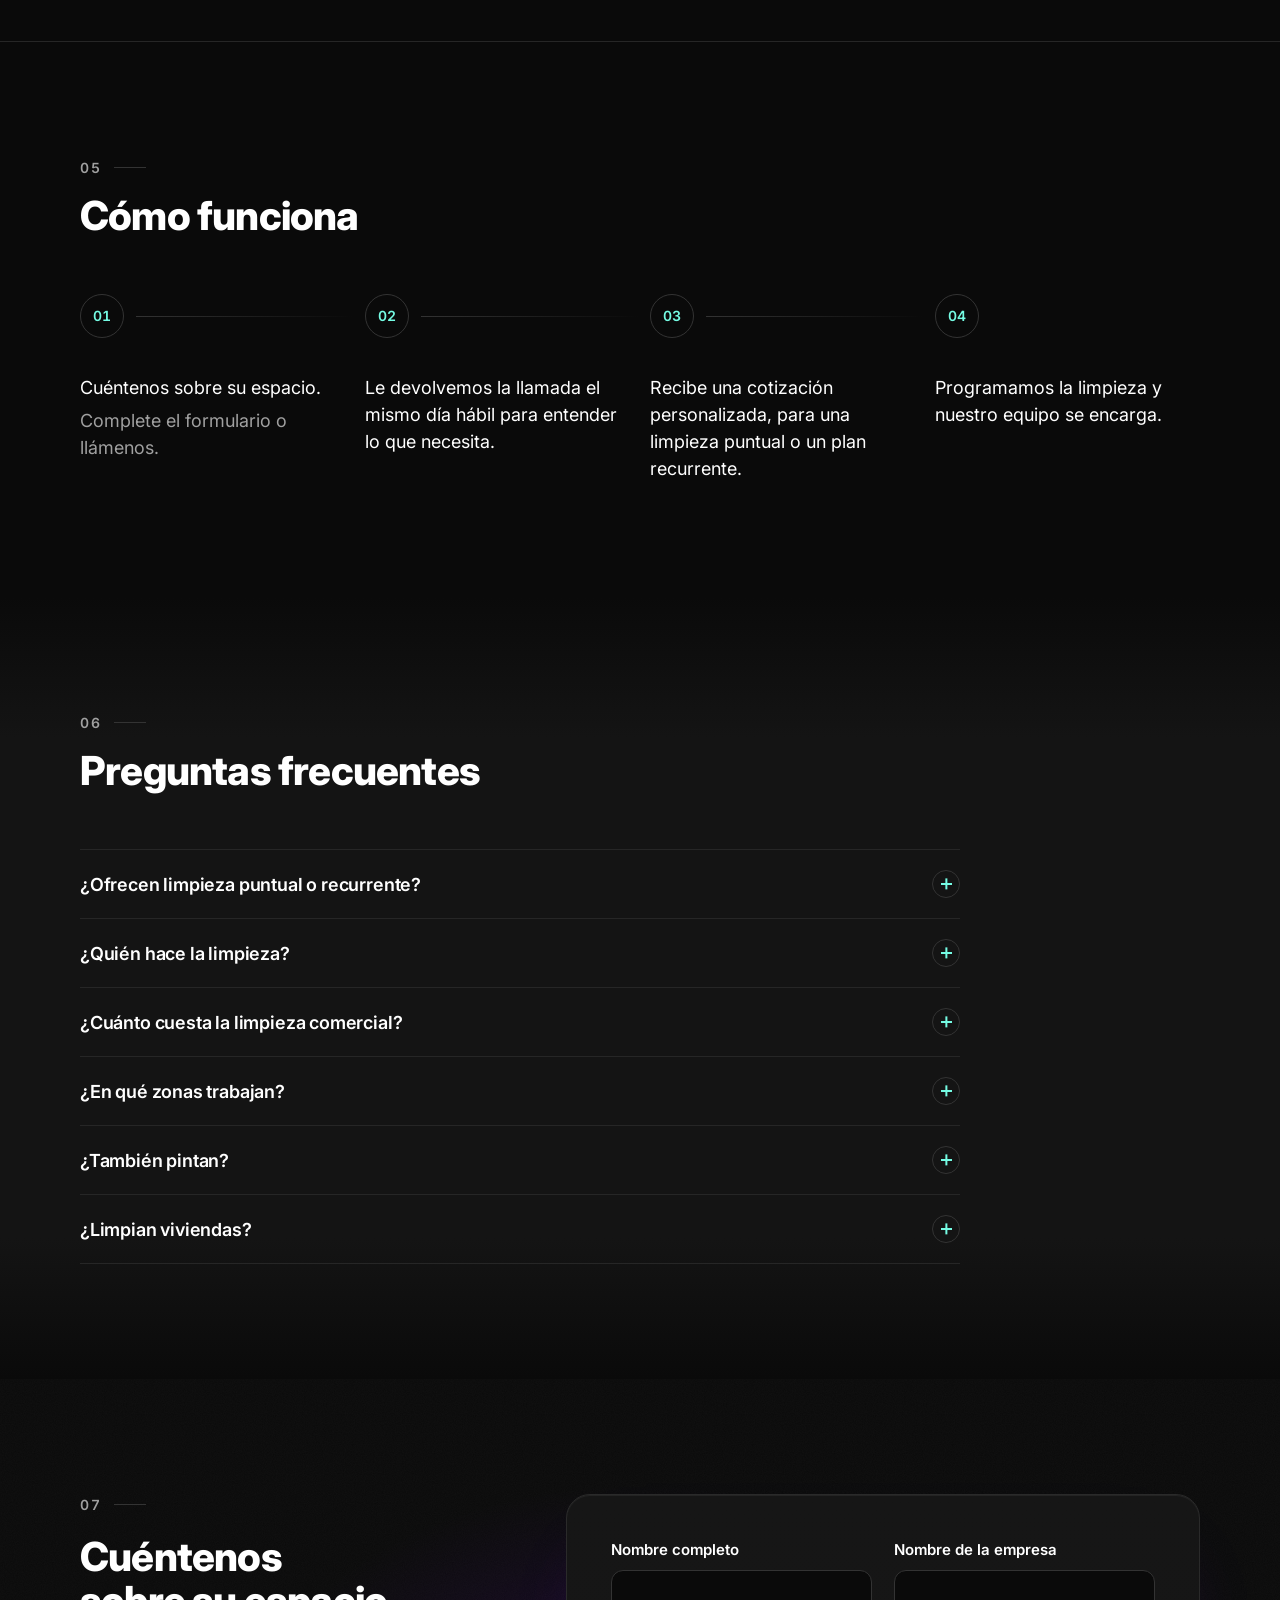
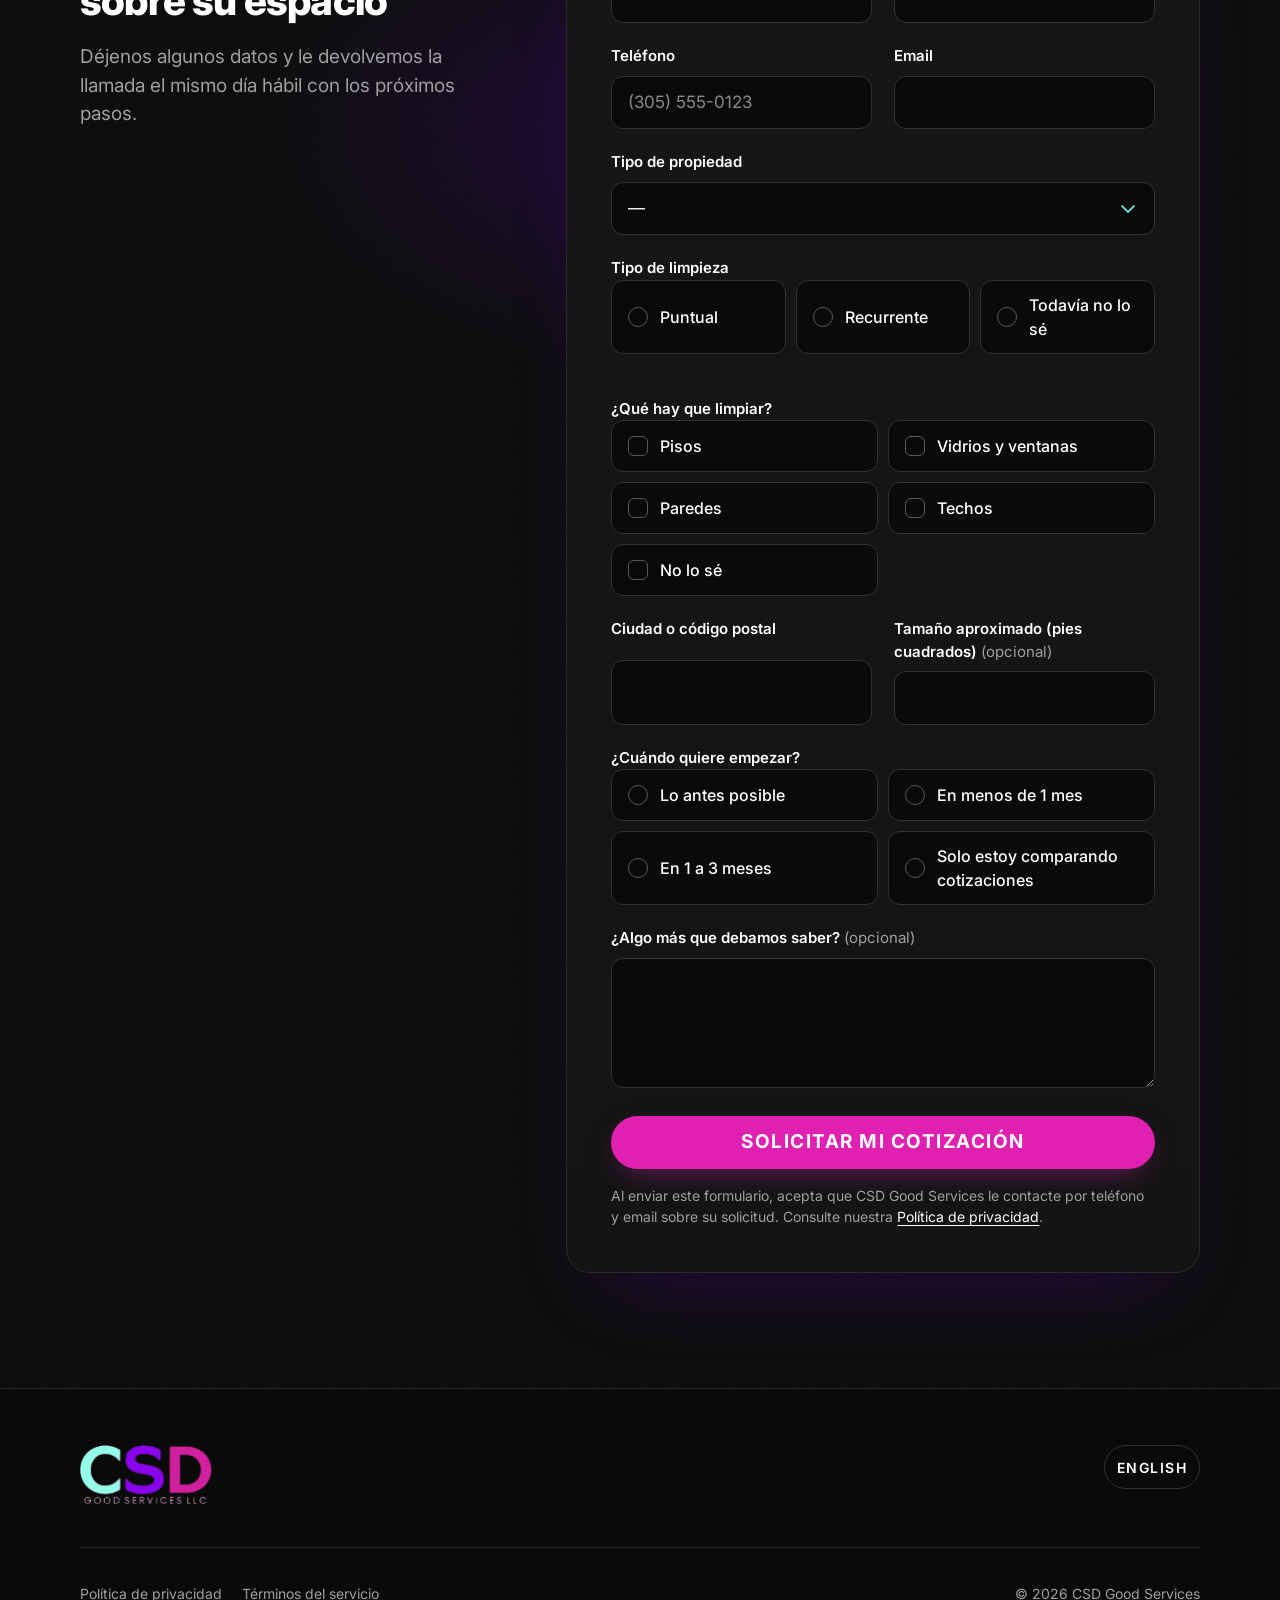
==== commit 3a175632: "Logo oficial de CSD en todas las páginas - assets/img/logo-csd.png: PNG transparente provisto por el" ====
--- a/es/index.html
+++ b/es/index.html
@@ -35,10 +35,10 @@
   <link rel="preload" as="style" href="https://fonts.googleapis.com/css2?family=Inter:wght@400;600;700;800&amp;display=swap">
   <link rel="stylesheet" href="https://fonts.googleapis.com/css2?family=Inter:wght@400;600;700;800&amp;display=swap" media="print" onload="this.media='all'">
   <noscript><link rel="stylesheet" href="https://fonts.googleapis.com/css2?family=Inter:wght@400;600;700;800&amp;display=swap"></noscript>
-  <link rel="stylesheet" href="../assets/css/styles.css?v=20261016">
+  <link rel="stylesheet" href="../assets/css/styles.css?v=20261016-2">
   <link rel="modulepreload" href="../assets/js/config.js">
-  <script type="module" src="../assets/js/main.js?v=20261016"></script>
-  <script type="module" src="../assets/js/form.js?v=20261016"></script>
+  <script type="module" src="../assets/js/main.js?v=20261016-2"></script>
+  <script type="module" src="../assets/js/form.js?v=20261016-2"></script>
 
   <script type="application/ld+json">
   {
@@ -63,8 +63,7 @@
   <header class="site-header">
     <div class="container site-header__inner">
       <a class="brand" href="./" aria-label="CSD Good Services">
-        <!-- [PENDIENTE] logo oficial: copiar el archivo del cliente en assets/img/logo-csd.svg (no recrear) -->
-        <img src="../assets/img/logo-csd.svg" alt="CSD Good Services" width="148" height="44" onerror="this.parentNode.classList.add('is-missing')">
+        <img src="../assets/img/logo-csd.png" alt="CSD Good Services" width="132" height="59" onerror="this.parentNode.classList.add('is-missing')">
         <span class="brand__fallback" aria-hidden="true">CSD Good Services</span>
       </a>
       <nav class="header-actions" aria-label="Encabezado">
@@ -430,7 +429,7 @@
       <div class="footer__grid">
         <div>
           <a class="brand" href="./" aria-label="CSD Good Services">
-            <img src="../assets/img/logo-csd.svg" alt="CSD Good Services" width="148" height="44" loading="lazy" onerror="this.parentNode.classList.add('is-missing')">
+            <img src="../assets/img/logo-csd.png" alt="CSD Good Services" width="132" height="59" loading="lazy" onerror="this.parentNode.classList.add('is-missing')">
             <span class="brand__fallback" aria-hidden="true">CSD Good Services</span>
           </a>
           <p class="footer__name" data-cfg="legalName" hidden></p>
--- a/assets/css/styles.css
+++ b/assets/css/styles.css
@@ -26,11 +26,11 @@
   --container: 1200px;
   --gutter: clamp(20px, 5vw, 40px);
   --section: clamp(64px, 9vw, 128px);
-  --header-h: 60px;
+  --header-h: 68px; /* el brief pedía 60 px; se sube para que el logo (≥ 120 px de ancho) tenga aire */
   --ease: cubic-bezier(.2, .7, .2, 1);
 }
 
-@media (min-width: 900px) { :root { --header-h: 76px; } }
+@media (min-width: 900px) { :root { --header-h: 84px; } }
 
 /* Respaldo de Inter con métricas equivalentes (evita saltos de layout al cargar la fuente) */
 @font-face {
@@ -164,23 +164,22 @@
 .site-header {
   position: fixed; inset: 0 0 auto 0; z-index: 50;
   height: var(--header-h);
-  background: rgba(10, 10, 10, .94);
+  background: var(--csd-bg); /* sólido: el logo va siempre sobre #0A0A0A (manual) */
   border-bottom: 1px solid transparent;
   transition: border-color .3s var(--ease), background-color .3s var(--ease);
 }
 .site-header.is-scrolled { border-bottom-color: var(--csd-border); }
-@supports ((backdrop-filter: blur(1px)) or (-webkit-backdrop-filter: blur(1px))) {
-  .site-header { background: rgba(10, 10, 10, .7); -webkit-backdrop-filter: saturate(140%) blur(14px); backdrop-filter: saturate(140%) blur(14px); }
-  .site-header.is-scrolled { background: rgba(10, 10, 10, .86); }
-}
+
 .site-header__inner { height: 100%; display: flex; align-items: center; justify-content: space-between; gap: 12px; }
 .header-actions { display: flex; align-items: center; gap: 8px; }
 @media (min-width: 900px) { .header-actions { gap: 14px; } }
 
 /* Logo oficial: sin sombras, biseles ni trazos; siempre sobre #0A0A0A. */
-.brand { display: inline-flex; align-items: center; min-height: 44px; padding: 6px 0; text-decoration: none; background: var(--csd-bg); }
+.brand { display: inline-flex; align-items: center; min-height: 44px; padding: 0; text-decoration: none; }
+/* Logo oficial (PNG transparente, 266×119 px reales): 120 px en móvil (mínimo del
+   manual) y 132 px en escritorio para que se vea nítido en pantallas 2×. */
 .brand img { width: 120px; height: auto; }
-@media (min-width: 900px) { .brand img { width: 148px; } }
+@media (min-width: 900px) { .brand img { width: 132px; } }
 .brand__fallback { display: none; font-weight: 600; font-size: 14px; letter-spacing: 1.5px; text-transform: uppercase; white-space: nowrap; }
 @media (max-width: 380px) { .brand__fallback { letter-spacing: .5px; } }
 .brand.is-missing img { display: none; }
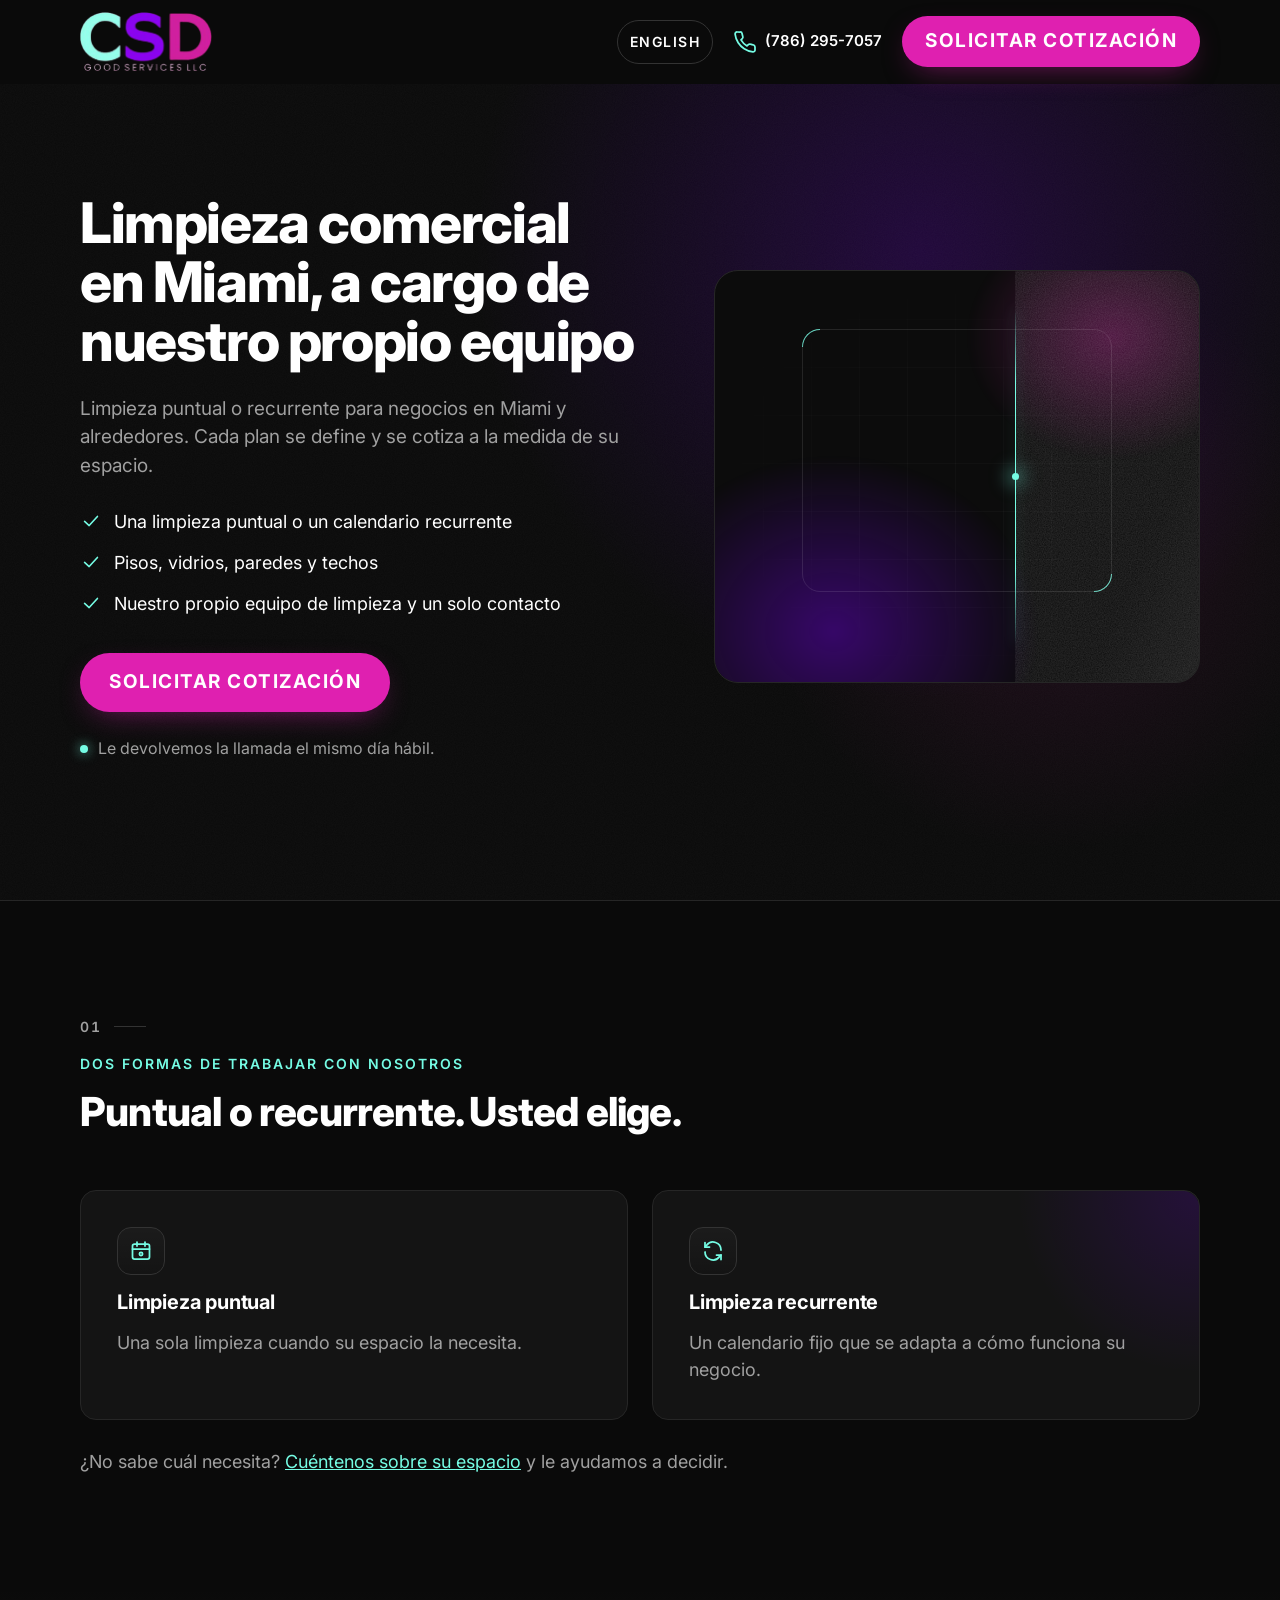
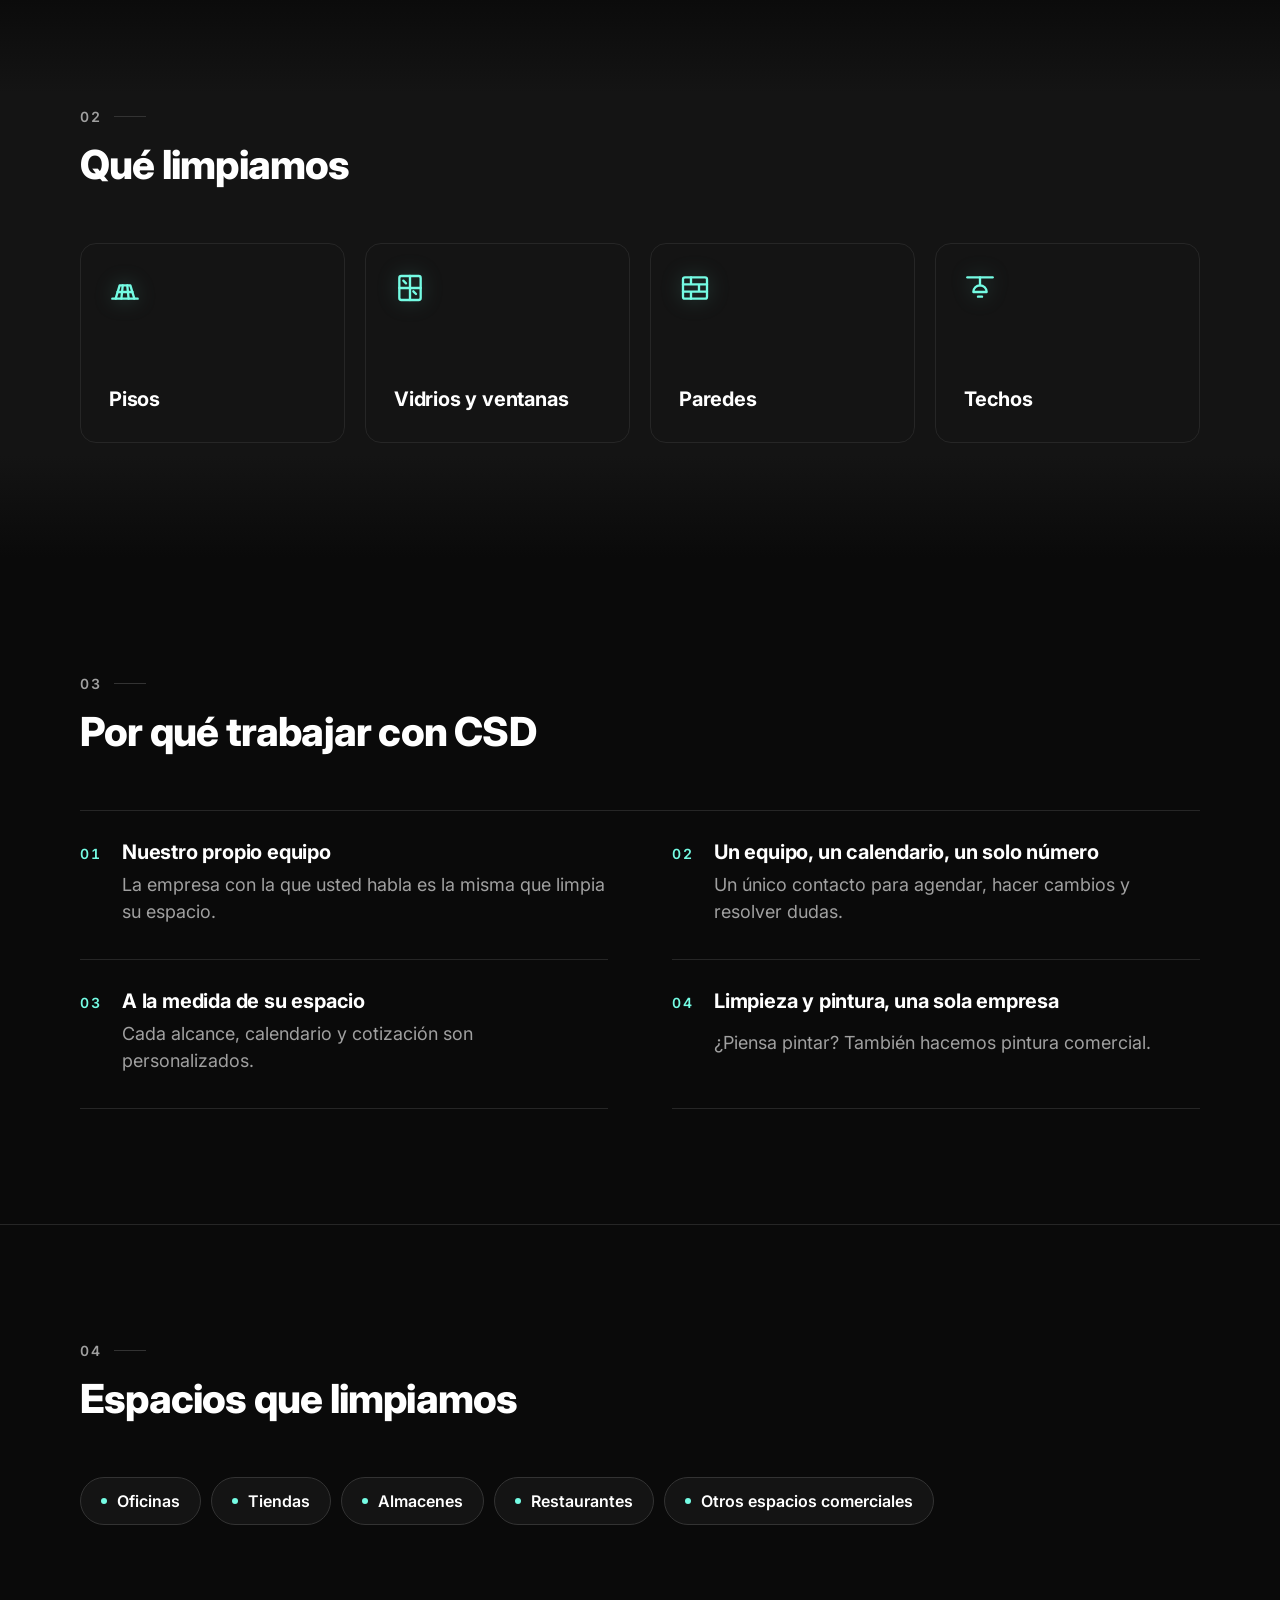
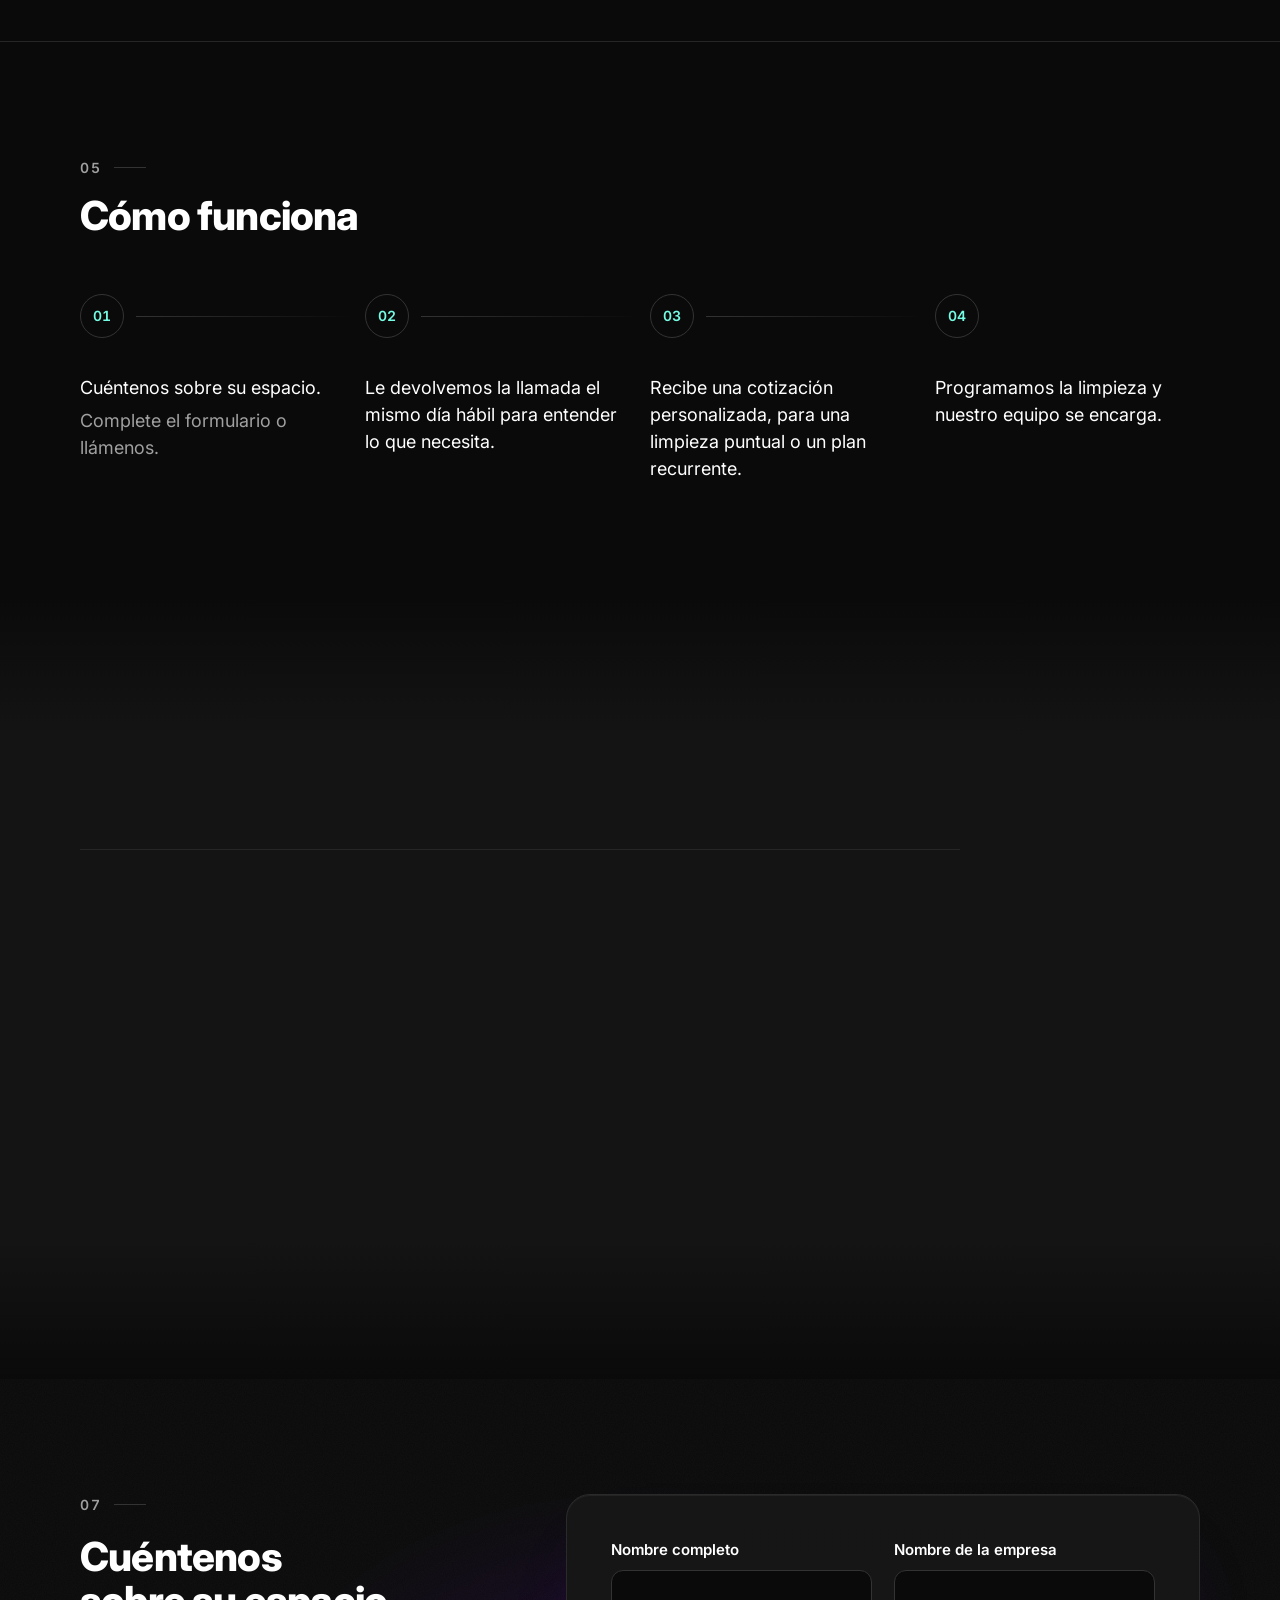
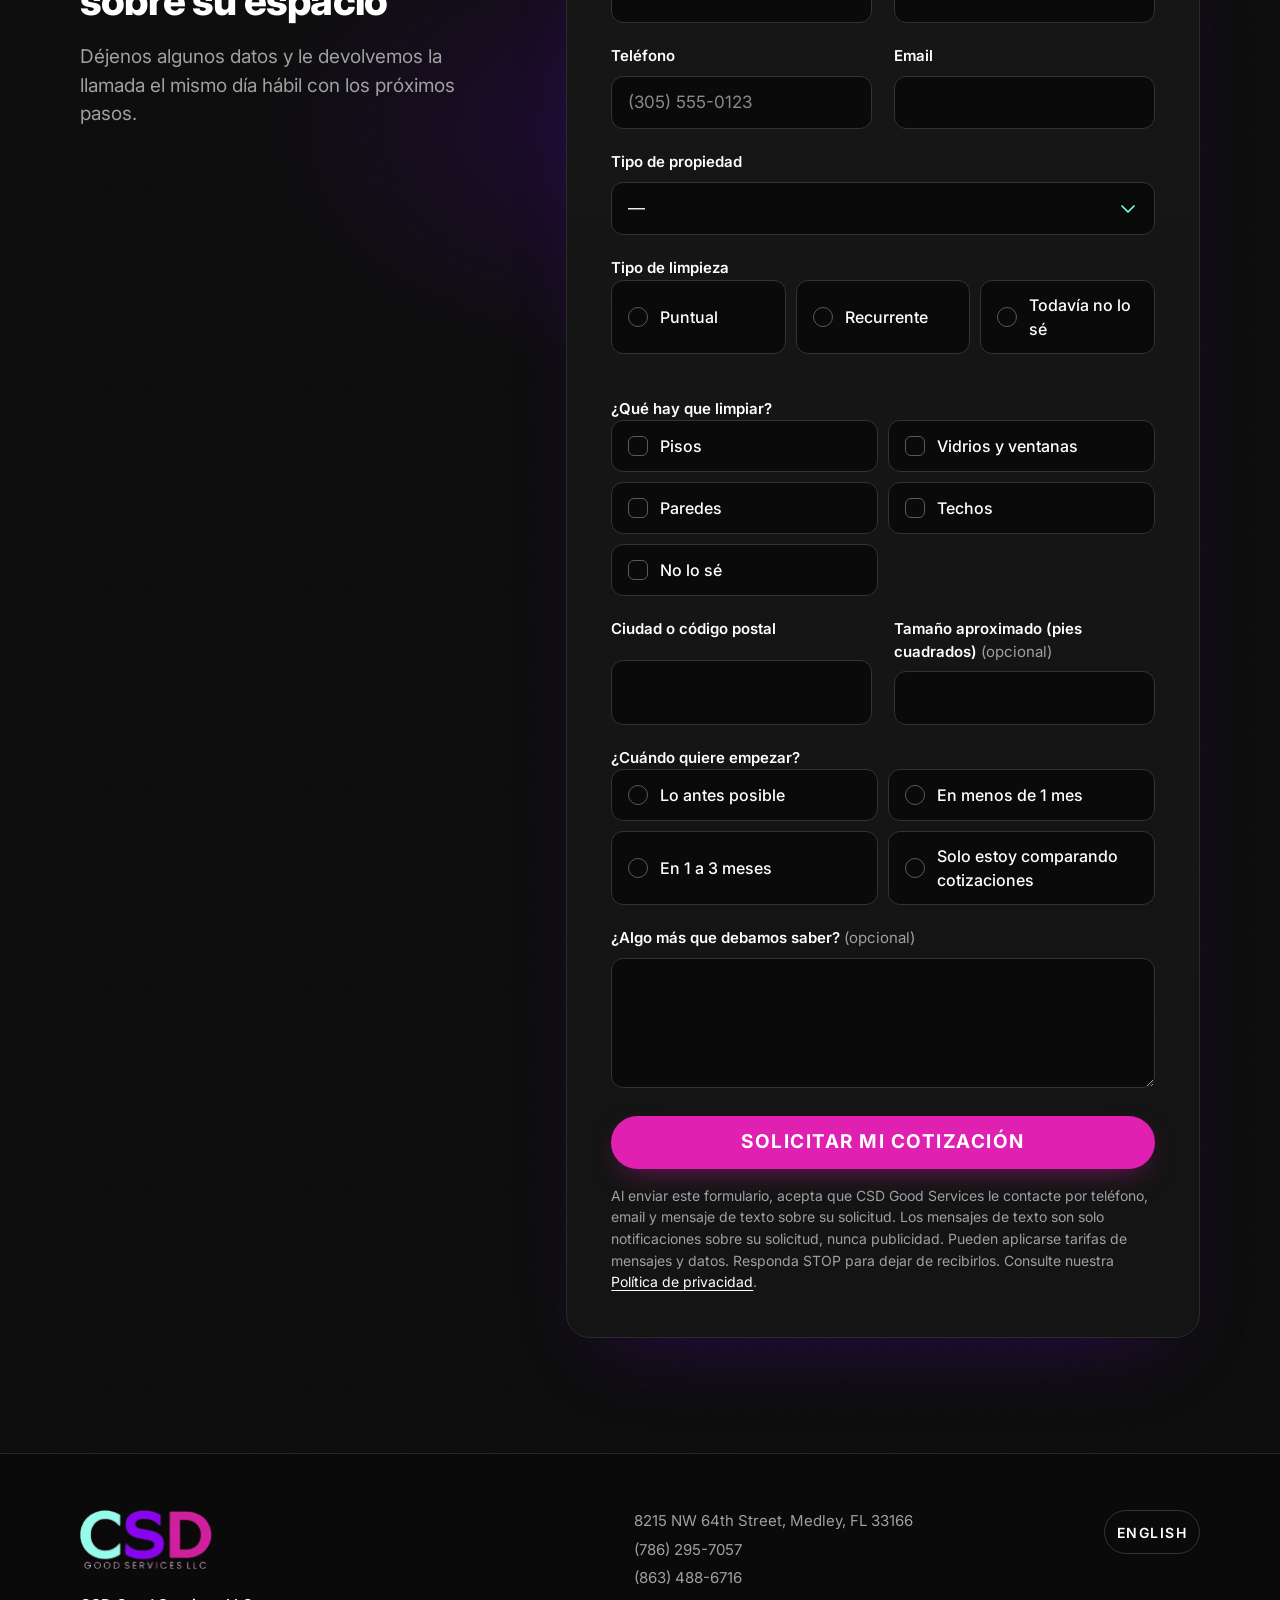
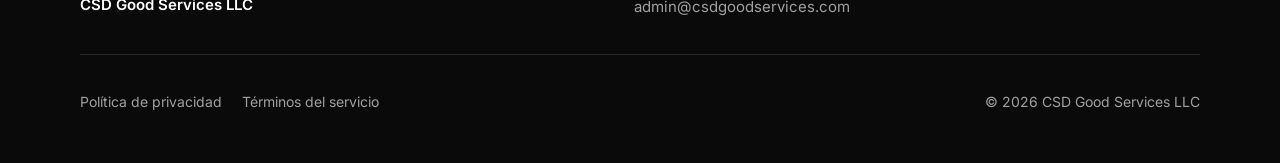
==== commit 6c84c9ca: "Versión final: datos de contacto, consentimiento SMS y URLs absolutas - config.js: CSD Good Services" ====
--- a/es/index.html
+++ b/es/index.html
@@ -9,14 +9,16 @@
   <meta name="robots" content="noindex, follow">
   <meta name="theme-color" content="#0A0A0A">
 
-  <link rel="alternate" hreflang="en-US" href="../">
-  <link rel="alternate" hreflang="es-US" href="./">
-  <link rel="alternate" hreflang="x-default" href="../">
+  <link rel="canonical" href="https://jared166.github.io/csd-limpieza-landing/es/">
+  <link rel="alternate" hreflang="en-US" href="https://jared166.github.io/csd-limpieza-landing/">
+  <link rel="alternate" hreflang="es-US" href="https://jared166.github.io/csd-limpieza-landing/es/">
+  <link rel="alternate" hreflang="x-default" href="https://jared166.github.io/csd-limpieza-landing/">
 
   <meta property="og:type" content="website">
+  <meta property="og:url" content="https://jared166.github.io/csd-limpieza-landing/es/">
   <meta property="og:title" content="Limpieza comercial en Miami | CSD Good Services">
   <meta property="og:description" content="Limpieza comercial puntual o recurrente en Miami, a&nbsp;cargo de nuestro propio equipo. Pisos, vidrios, paredes y techos, cotizados a la medida de su espacio.">
-  <meta property="og:image" content="../assets/img/og-image-es.jpg">
+  <meta property="og:image" content="https://jared166.github.io/csd-limpieza-landing/assets/img/og-image-es.jpg">
   <meta property="og:image:width" content="1200">
   <meta property="og:image:height" content="630">
   <meta property="og:locale" content="es_US">
@@ -24,10 +26,11 @@
   <meta name="twitter:card" content="summary_large_image">
   <meta name="twitter:title" content="Limpieza comercial en Miami | CSD Good Services">
   <meta name="twitter:description" content="Limpieza comercial puntual o recurrente en Miami, a&nbsp;cargo de nuestro propio equipo. Pisos, vidrios, paredes y techos, cotizados a la medida de su espacio.">
-  <meta name="twitter:image" content="../assets/img/og-image-es.jpg">
-
-  <!-- [PENDIENTE] favicon provisorio ("C" cian sobre negro) hasta tener el isotipo oficial -->
-  <link rel="icon" href="../assets/img/favicon.svg" type="image/svg+xml">
+  <meta name="twitter:image" content="https://jared166.github.io/csd-limpieza-landing/assets/img/og-image-es.jpg">
+
+  <!-- Favicon derivado del logo oficial (monograma CSD sobre #0A0A0A) -->
+  <link rel="icon" href="../assets/img/favicon-32.png" sizes="32x32" type="image/png">
+  <link rel="apple-touch-icon" href="../assets/img/apple-touch-icon.png">
 
   <link rel="preconnect" href="https://fonts.googleapis.com">
   <link rel="preconnect" href="https://fonts.gstatic.com" crossorigin>
@@ -35,10 +38,10 @@
   <link rel="preload" as="style" href="https://fonts.googleapis.com/css2?family=Inter:wght@400;600;700;800&amp;display=swap">
   <link rel="stylesheet" href="https://fonts.googleapis.com/css2?family=Inter:wght@400;600;700;800&amp;display=swap" media="print" onload="this.media='all'">
   <noscript><link rel="stylesheet" href="https://fonts.googleapis.com/css2?family=Inter:wght@400;600;700;800&amp;display=swap"></noscript>
-  <link rel="stylesheet" href="../assets/css/styles.css?v=20261016-2">
+  <link rel="stylesheet" href="../assets/css/styles.css?v=20261017-3">
   <link rel="modulepreload" href="../assets/js/config.js">
-  <script type="module" src="../assets/js/main.js?v=20261016-2"></script>
-  <script type="module" src="../assets/js/form.js?v=20261016-2"></script>
+  <script type="module" src="../assets/js/main.js?v=20261017-3"></script>
+  <script type="module" src="../assets/js/form.js?v=20261017-3"></script>
 
   <script type="application/ld+json">
   {
@@ -84,10 +87,11 @@
         <div class="hero__copy">
           <h1 id="hero-title" class="h1" data-headline
               data-h-office="Limpieza de oficinas en Miami, a&nbsp;cargo de nuestro propio equipo"
-              data-h-janitorial="Limpieza recurrente para negocios en Miami, a&nbsp;cargo de nuestro propio equipo"
-              data-h-window="Limpieza de vidrios para negocios en Miami, a&nbsp;cargo de nuestro propio equipo"
-              data-h-floor="Limpieza de pisos para negocios en Miami, a&nbsp;cargo de nuestro propio equipo">Limpieza comercial en Miami, a&nbsp;cargo de nuestro propio equipo</h1>
-          <script>/* Titular por grupo de anuncios: solo claves de la lista blanca; nunca texto de la URL. */(function(){try{var k=new URLSearchParams(location.search).get("h"),e=document.querySelector("h1[data-headline]");if(k&&["office","janitorial","window","floor"].indexOf(k)>-1&&e.getAttribute("data-h-"+k)){e.textContent=e.getAttribute("data-h-"+k);e.setAttribute("data-variant",k);}}catch(x){}})();</script>
+              data-h-retail="Limpieza de tiendas en Miami: un equipo y un solo número"
+              data-h-warehouse="Limpieza de almacenes en Miami, cotizada a la medida de su espacio"
+              data-h-restaurant="Limpieza de restaurantes en Miami, con un calendario a la medida de su negocio"
+              data-h-residential="¿Limpieza residencial en Miami? Cuéntenos sobre su espacio">Limpieza comercial en Miami, a&nbsp;cargo de nuestro propio equipo</h1>
+          <script>/* Titular por grupo de anuncios: solo claves de la lista blanca; nunca texto de la URL. */(function(){try{var k=new URLSearchParams(location.search).get("h"),e=document.querySelector("h1[data-headline]");if(k&&["office","retail","warehouse","restaurant","residential"].indexOf(k)>-1&&e.getAttribute("data-h-"+k)){e.textContent=e.getAttribute("data-h-"+k);e.setAttribute("data-variant",k);}}catch(x){}})();</script>
           <p class="lead">Limpieza puntual o recurrente para negocios en Miami y alrededores. Cada plan se define y se cotiza a la medida de su espacio.</p>
           <ul class="hero__bullets">
             <li><svg class="icon" viewBox="0 0 24 24" aria-hidden="true"><path d="M5 12.5 10 17 19 7"/></svg>Una limpieza puntual o un calendario recurrente</li>
@@ -414,8 +418,8 @@
 
             <div class="form__submit">
               <button class="btn btn--primary" type="submit"><span data-label>Solicitar mi cotización</span></button>
-              <!-- [PENDIENTE] revisión legal del consentimiento; si el abogado pide casilla, se agrega. -->
-              <p class="consent">Al enviar este formulario, acepta que CSD Good Services le contacte por teléfono y email sobre su solicitud. Consulte nuestra <a href="privacidad/">Política de privacidad</a>.</p>
+              <!-- Consentimiento: incluye mensajes de texto solo como notificaciones de la solicitud (no marketing), alineado con la Política de privacidad. -->
+              <p class="consent">Al enviar este formulario, acepta que CSD Good Services le contacte por teléfono, email y mensaje de texto sobre su solicitud. Los mensajes de texto son solo notificaciones sobre su solicitud, nunca publicidad. Pueden aplicarse tarifas de mensajes y datos. Responda STOP para dejar de recibirlos. Consulte nuestra <a href="privacidad/">Política de privacidad</a>.</p>
               <div class="fail" role="alert" tabindex="-1" data-fail hidden><p data-fail-text></p></div>
             </div>
           </form>
@@ -438,6 +442,7 @@
           <p class="dot-list" data-dot-list>
             <span data-cfg="address" hidden></span>
             <a data-tel data-call-location="footer" hidden><span data-tel-text></span></a>
+            <a data-tel2 data-call-location="footer" hidden><span data-tel-text></span></a>
             <span data-cfg="email" hidden><a></a></span>
           </p>
           <p data-cfg="hours" hidden>Horario: <span data-value></span></p>
--- a/assets/css/styles.css
+++ b/assets/css/styles.css
@@ -514,8 +514,8 @@
 @media (min-width: 900px) { .footer__grid { grid-template-columns: 1.2fr 1fr auto; align-items: start; gap: 48px; } }
 .footer__name { color: var(--csd-white); font-weight: 600; margin-top: 18px; }
 .dot-list { display: flex; flex-wrap: wrap; gap: 4px 0; }
-.dot-list > * + *::before { content: "·"; margin: 0 10px; color: #5a5a5a; }
-@media (max-width: 639px) { .dot-list { flex-direction: column; gap: 6px; } .dot-list > * + *::before { content: none; } }
+/* Datos de contacto del pie: lista vertical (dirección, teléfonos, email) en todos los tamaños */
+.dot-list { flex-direction: column; gap: 6px; }
 .dot-list a { text-decoration: none; }
 .dot-list a:hover { color: var(--csd-cyan); }
 .footer__links { display: flex; flex-wrap: wrap; gap: 4px 20px; }
@@ -634,3 +634,23 @@
   .js-reveal [data-stagger] > * { opacity: 1; transform: none; transition: none; }
   .faq details::details-content { transition: none; }
 }
+
+/* ── Páginas legales (texto provisto por el cliente) ─────────────────────── */
+.simple:has(.legal) { align-items: flex-start; }
+.legal__meta {
+  display: grid; gap: 8px; margin-top: 28px; padding: 20px 24px;
+  background: var(--csd-surface); border: 1px solid var(--csd-border); border-radius: var(--radius);
+  font-size: 15px;
+}
+.legal__meta div { display: flex; flex-wrap: wrap; gap: 4px 10px; }
+.legal__meta dt { color: var(--csd-gray); font-weight: 600; }
+.legal__meta dt::after { content: ":"; }
+.legal__meta dd { margin: 0; color: var(--csd-white); overflow-wrap: anywhere; }
+.legal__body { margin-top: 12px; color: var(--csd-gray); font-size: 16px; line-height: 1.65; }
+.legal__body h2 { margin-top: 40px; color: var(--csd-white); font-size: 20px; font-weight: 700; letter-spacing: -0.01em; line-height: 1.3; }
+.legal__body h2 + p, .legal__body p + ul, .legal__body p + p { margin-top: 10px; }
+.legal__body ul { list-style: disc; padding-left: 22px; }
+.legal__body li + li { margin-top: 6px; }
+.legal__body li::marker { color: var(--csd-cyan); }
+.legal__body strong { color: var(--csd-white); font-weight: 600; }
+.legal__body a, .legal__meta a { color: var(--csd-cyan); overflow-wrap: anywhere; text-underline-offset: 3px; }
